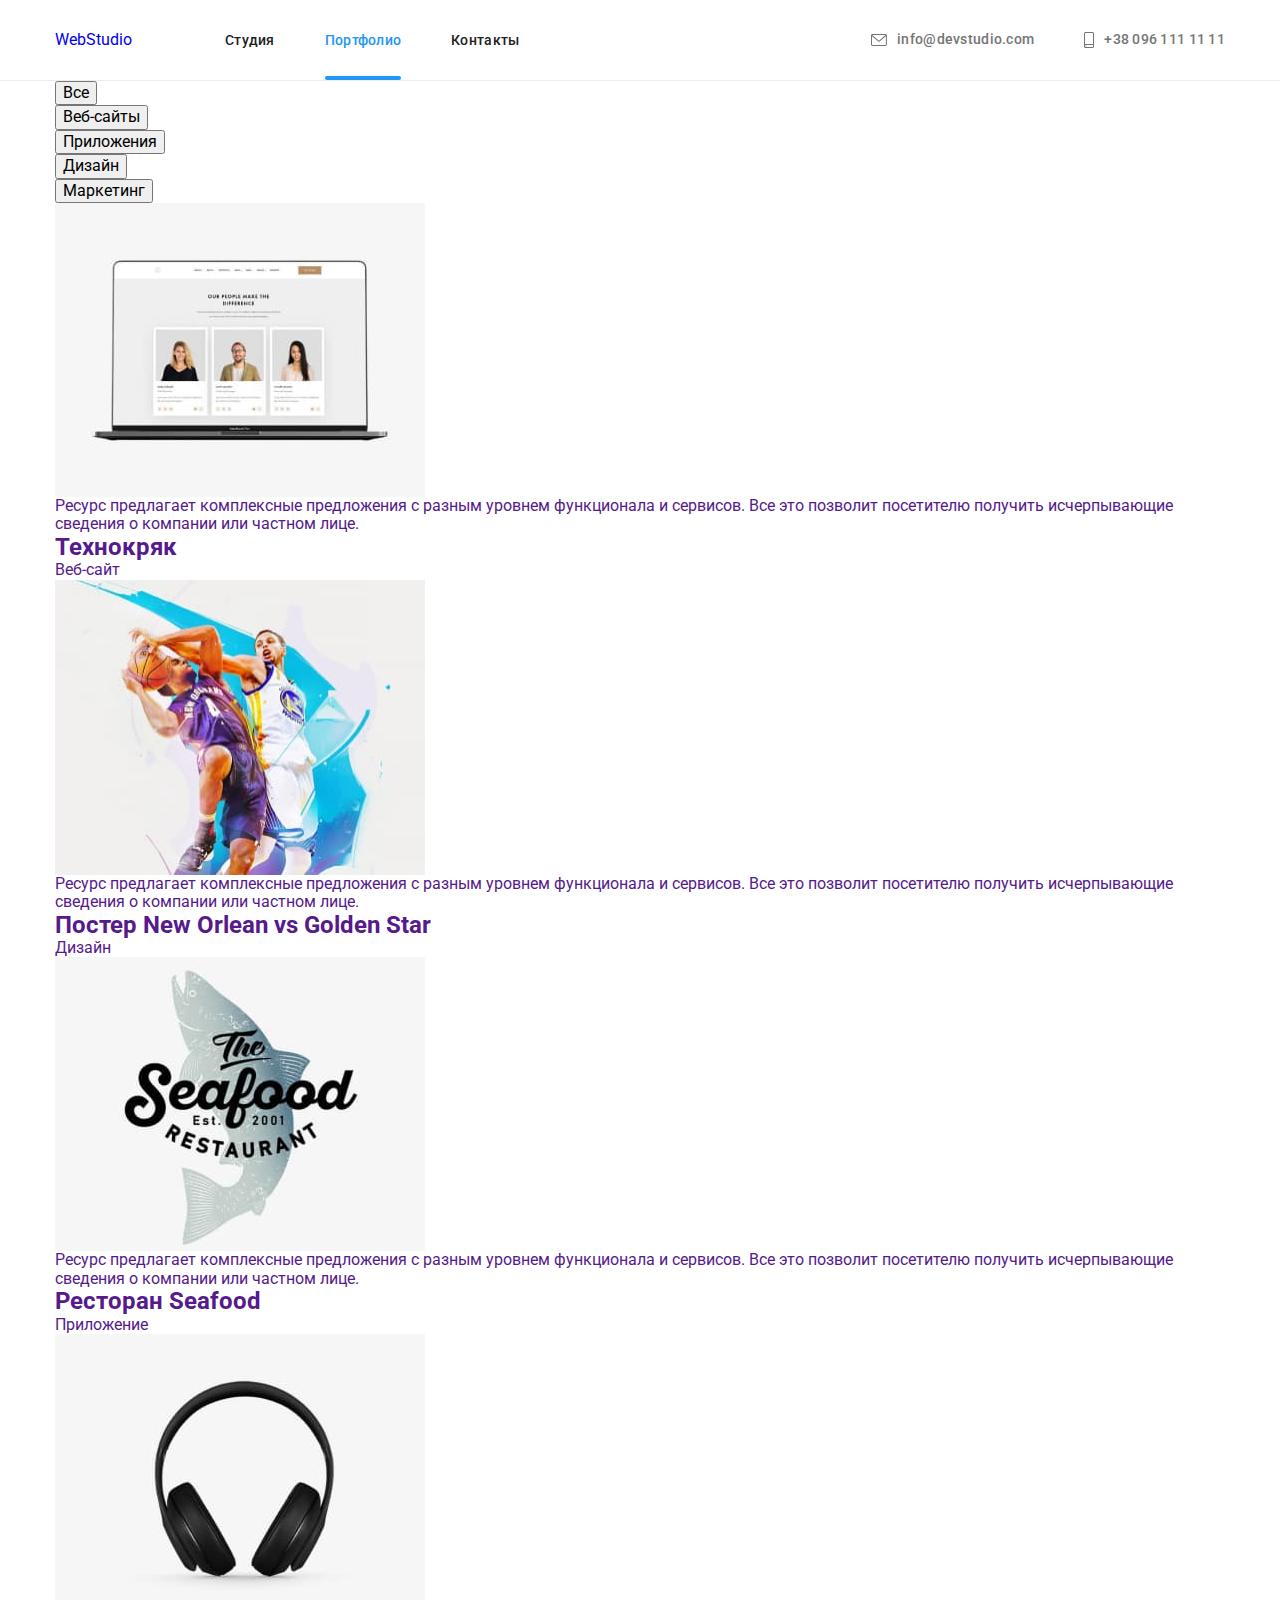
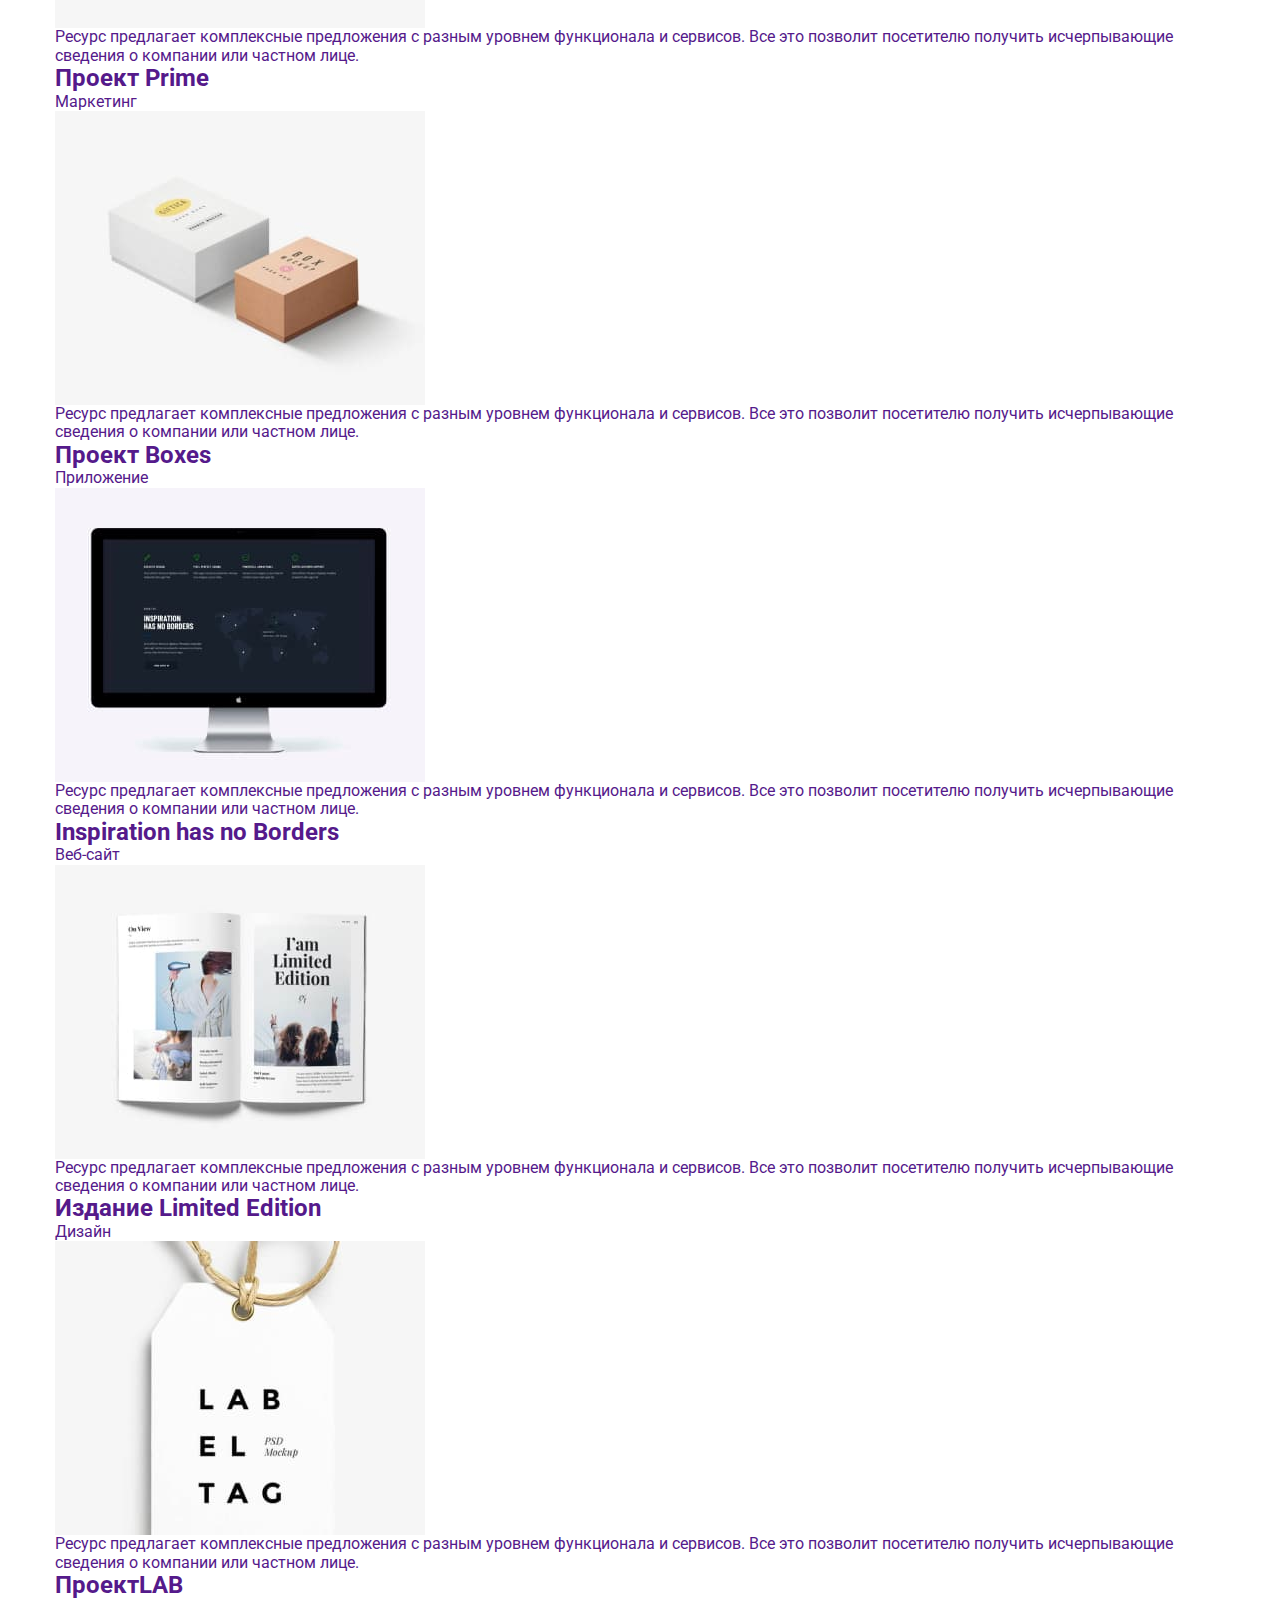
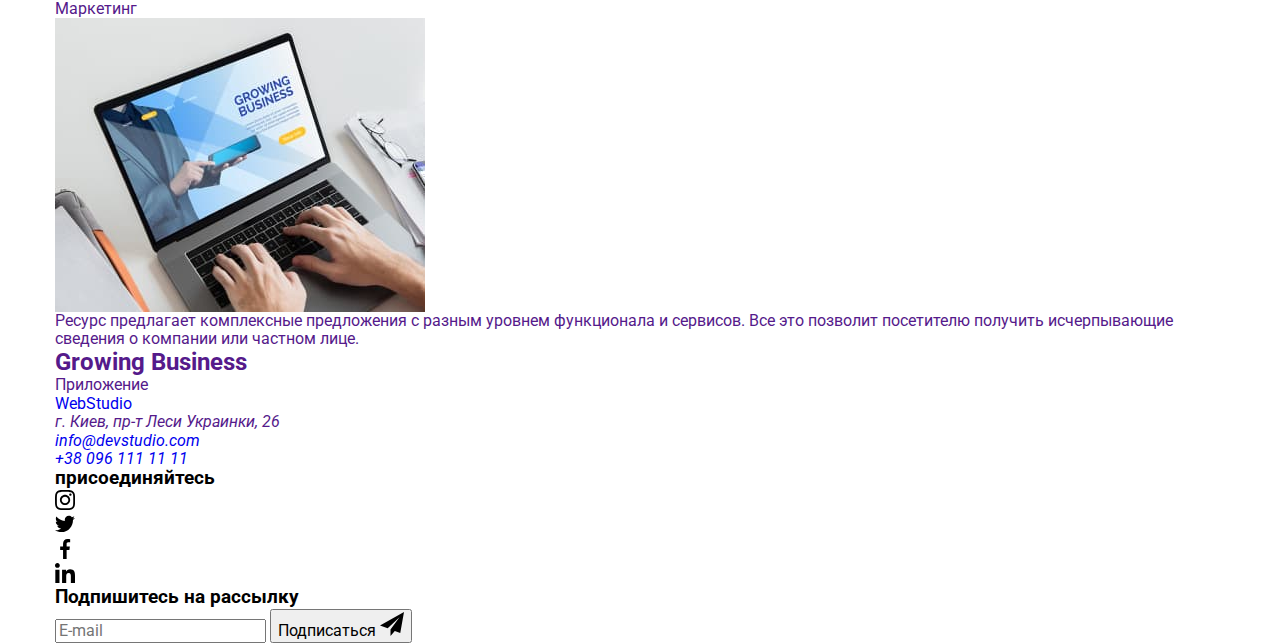
==== portfolio.html @ 02548a9a "//" ====
<!DOCTYPE html>
<html lang="ru">

<head>
  <meta charset="UTF-8" />
  <meta http-equiv="X-UA-Compatible" content="IE=edge" />
  <meta name="viewport" content="width=device-width, initial-scale=1.0" />
  <title>Document</title>

  <link rel="preconnect" href="https://fonts.googleapis.com" />
  <link rel="preconnect" href="https://fonts.gstatic.com" crossorigin />
  <link href="https://fonts.googleapis.com/css2?family=Raleway:wght@700&family=Roboto:wght@400;500;700;900&display=swap"
    rel="stylesheet" />
  <link rel="stylesheet"
    href="https://cdnjs.cloudflare.com/ajax/libs/modern-normalize/1.1.0/modern-normalize.min.css" />
  <link rel="stylesheet" href="./css/main.min.css" />
  <!--  -->
</head>

<body>
  <!-- Header -->
  <header class="header">
    <div class="container-header container">
      <a href="index.html" class="logo">Web<span class="logo--black">Studio</span></a>

      <nav>
        <ul class="header-list ">
          <li class="header-item">
            <a href="./index.html" class="header-link ">Студия</a>
          </li>
          <li class="header-item">
            <a href="./portfolio.html" class="header-link current">Портфолио</a>
          </li>
          <li class="header-item"><a href="" class="header-link">Контакты</a></li>
        </ul>
      </nav>

      <ul class="header-contact list">
        <li class="header-item ">
          <a href="mailto:info@devstudio.com" class="link">
            <svg class="header-item-mail">
              <use href="./images/symbol-defs.svg#icon-mail"></use>
            </svg>
            info@devstudio.com</a>
        </li>
        <li class="header-item">

          <a href="tel:+380961111111" class="link">
            <svg class="header-item-tel">
              <use href="./images/symbol-defs.svg#icon-smartphone"></use>
            </svg>
            +38 096 111 11 11</a>
        </li>
      </ul>
    </div>
  </header>
  <main>
    <!-- <h1></h1> -->

    <section class="products">
      <div class="container">
        <ul class="products-list list">
          <li class="products-item">
            <button type="button" class="products-btn">Все</button>
          </li>
          <li class="products-item">
            <button type="button" class="products-btn">Веб-сайты</button>
          </li>
          <li class="products-item">
            <button type="button" class="products-btn">Приложения</button>
          </li>
          <li class="products-item">
            <button type="button" class="products-btn">Дизайн</button>
          </li>
          <li class="products-item">
            <button type="button" class="products-btn">Маркетинг</button>
          </li>
        </ul>

        <ul class="flex-list ">
          <li class="flex-item">
            <a href="" class="flex-link link">
              <div class="flex-list-thumb">
                <img src="./images/portfolio.jpg" alt="Веб-сайт" width="370" />

                <p class="flex-list-info">Ресурс предлагает комплексные предложения с разным уровнем функционала и
                  сервисов. Все это позволит
                  посетителю получить
                  исчерпывающие сведения о компании или частном лице.</p>
              </div>
              <div class="flex-list-border">
                <h2 class="products-title">Технокряк</h2>
                <p class="products-position">Веб-сайт</p>
              </div>

            </a>
          </li>
          <li class="flex-item">

            <a href="" class="flex-link link">
              <div class="flex-list-thumb">
                <img src="./images/portfolio1.jpg" alt="Веб-сайт" width="370" height="295" />


                <p class="flex-list-info">Ресурс предлагает комплексные предложения с разным уровнем функционала и
                  сервисов. Все это позволит
                  посетителю получить
                  исчерпывающие сведения о компании или частном лице.</p>
              </div>
              <div class="flex-list-border">
                <h2 class="products-title">
                  Постер <span lang="en">New Orlean vs Golden Star</span>
                </h2>
                <p class="products-position">Дизайн</p>
              </div>
            </a>

          </li>
          <li class="flex-item">
            <a href="" class="flex-link link">
              <div class="flex-list-thumb">
                <img src="./images/portfolio2.jpg" alt="Веб-сайт" width="370" />

                <p class="flex-list-info">Ресурс предлагает комплексные предложения с разным уровнем функционала и
                  сервисов. Все это позволит
                  посетителю получить
                  исчерпывающие сведения о компании или частном лице.</p>
              </div>
              <div class="flex-list-border">
                <h2 class="products-title">Ресторан <span lang="en">Seafood</span></h2>
                <p class="products-position">Приложение</p>
              </div>
            </a>
          </li>
          <li class="flex-item">
            <a href="" class="flex-link link">
              <div class="flex-list-thumb">
                <img src="./images/portfolio3.jpg" alt="Веб-сайт" width="370" />

                <p class="flex-list-info">Ресурс предлагает комплексные предложения с разным уровнем функционала и
                  сервисов. Все это позволит
                  посетителю получить
                  исчерпывающие сведения о компании или частном лице.</p>
              </div>
              <div class="flex-list-border">
                <h2 class="products-title">Проект <span lang="en">Prime</span></h2>
                <p class="products-position">Маркетинг</p>
              </div>
            </a>
          </li>
          <li class="flex-item">
            <a href="" class="flex-link link">
              <div class="flex-list-thumb">
                <img src="./images/portfolio4.jpg" alt="Веб-сайт" width="370" />

                <p class="flex-list-info">Ресурс предлагает комплексные предложения с разным уровнем функционала и
                  сервисов. Все это позволит
                  посетителю получить
                  исчерпывающие сведения о компании или частном лице.</p>
              </div>
              <div class="flex-list-border">
                <h2 class="products-title">Проект <span lang="en">Boxes</span></h2>
                <p class="products-position">Приложение</p>
              </div>
            </a>

          </li>
          <li class="flex-item">
            <a href="" class="flex-link link">
              <div class="flex-list-thumb">
                <img src="./images/portfolio5.jpg" alt="Веб-сайт" width="370" />

                <p class="flex-list-info">Ресурс предлагает комплексные предложения с разным уровнем функционала и
                  сервисов. Все это позволит
                  посетителю получить
                  исчерпывающие сведения о компании или частном лице.</p>
              </div>
              <div class="flex-list-border">
                <h2 class="products-title" lang="en">Inspiration has no Borders</h2>
                <p class="products-position">Веб-сайт</p>
              </div>
            </a>
          </li>

          <li class="flex-item">
            <a href="" class="flex-link link">
              <div class="flex-list-thumb">
                <img src="./images/portfolio6.jpg" alt="Веб-сайт" width="370" />

                <p class="flex-list-info">Ресурс предлагает комплексные предложения с разным уровнем функционала и
                  сервисов. Все это позволит
                  посетителю получить
                  исчерпывающие сведения о компании или частном лице.</p>
              </div>
              <div class="flex-list-border">
                <h2 class="products-title">
                  Издание <span lang="en">Limited Edition</span>
                </h2>
                <p class="products-position">Дизайн</p>
              </div>
            </a>
          </li>

          <li class="flex-item">
            <a href="" class="flex-link link">
              <div class="flex-list-thumb">
                <img src="./images/portfolio7.jpg" alt="Веб-сайт" width="370" />

                <p class="flex-list-info">Ресурс предлагает комплексные предложения с разным уровнем функционала и
                  сервисов. Все это позволит
                  посетителю получить
                  исчерпывающие сведения о компании или частном лице.</p>
              </div>
              <div class="flex-list-border">
                <h2 class="products-title">Проект<span lang="en">LAB</span></h2>
                <p class="products-position">Маркетинг</p>
              </div>
            </a>
          </li>

          <li class="flex-item">
            <a href="" class="flex-link link">
              <div class="flex-list-thumb">
                <img src="./images/portfolio8.jpg" alt="Веб-сайт" width="370" />

                <p class="flex-list-info">Ресурс предлагает комплексные предложения с разным уровнем функционала и
                  сервисов. Все это позволит
                  посетителю получить
                  исчерпывающие сведения о компании или частном лице.</p>
              </div>
              <div class="flex-list-border">
                <h2 class="products-title" lang="en">Growing Business</h2>
                <p class="products-position">Приложение</p>
              </div>
            </a>
          </li>

        </ul>
      </div>
    </section>
  </main>


  <!-- footer -->
  <footer class="footer">
    <div class="container footer-container">
      <div class="footer-position">
        <a href="index.html" class="logo">Web<span class="logo--white">Studio</span></a>

        <address class="footer-adress">
          <ul class="footer-adress__list ">
            <li><a href="" class="adress ">г. Киев, пр-т Леси Украинки, 26</a></li>
            <li class="footer-adress__item">
              <a href="mailto:info@devstudio.com" class="footer-adress__contact ">info@devstudio.com</a>
            </li>
            <li class="footer-adress__item">
              <a href="tel:+380961111111" class="footer-adress__contact ">+38 096 111 11 11</a>
            </li>
          </ul>
        </address>
      </div>
      <div class="footer-networks">
        <h3 class="footer-networks__header">присоединяйтесь</h3>
        <ul class="footer-networks__list ">
          <li class="footer-networks__item">
            <a href="" class="footer-networks__link">
              <svg width="20" height="20" class="networks-icon">
                <use href="./images/symbol-defs.svg#icon-instagram" width="20px" height="20px"></use>
              </svg>
            </a>
          </li>
          <li class="footer-networks__item">
            <a href="" class="footer-networks__link">
              <svg width="20" height="20" class="networks-icon">
                <use href="./images/symbol-defs.svg#icon-twitter" width="20px" height="20px"></use>
              </svg>
            </a>
          </li>
          <li class="footer-networks__item">
            <a href="" class="footer-networks__link">
              <svg width="20" height="20" class="networks-icon">
                <use href="./images/symbol-defs.svg#icon-facebook" width="20px" height="20px"></use>
              </svg>
            </a>
          </li>
          <li class="footer-networks__item">
            <a href="" class="footer-networks__link">
              <svg width="20" height="20" class="networks-icon">
                <use href="./images/symbol-defs.svg#icon-linkedin" width="20px" height="20px"></use>
              </svg>
            </a>
          </li>
        </ul>
      </div>
      <div class="footer-subscription">
        <h3 class="footer-networks__header">Подпишитесь на рассылку</h3>
        <form>
          <label class="footer-label">
            <input type="mail" class="footer-input" placeholder="E-mail">
          </label>
          <button type="submit" class="btn footer-button">Подписаться
            <svg width="24" height="24" class="subscription-icon">
              <use href="./images/symbol-defs.svg#icon-icon-send"></use>
            </svg>
          </button>
        </form>

      </div>
    </div>

  </footer>
</body>

</html>
---- css/main.min.css ----
h1,h2,h3,h4,h5,ul,p{margin:0px;padding:0px}img{display:block;max-width:100%}ul{list-style:none;padding:0px;margin:0px}li{text-decoration:none}a{text-decoration:none;list-style:none}body{font-family:"Roboto",sans-serif}:root{--accent-color: #2196f3;--secondary-header: #212121;--text-color: #757575;--icon-color: #afb1b8;--hover-time: cubic-bezier(0.4, 0, 0.2, 1)}.container{width:1200px;padding-left:15px;padding-right:15px;margin-left:auto;margin-right:auto}.header{border-bottom:1px solid #ececec}.container-header{display:-webkit-box;display:-ms-flexbox;display:flex;-webkit-box-align:center;-ms-flex-align:center;align-items:center;position:relative}.logo__header{padding:24px 0 25px;font-family:"Raleway",sans-serif;font-weight:700;font-size:26px;line-height:1.19;letter-spacing:.03em;color:var(--accent-color);text-decoration:none}.logo__header{color:#000}.header-list{display:-webkit-box;display:-ms-flexbox;display:flex;margin-left:93px}.header-list .header-item:not(:last-child){margin-right:50px}.header-list .header-link{padding:32px 0px;text-decoration:none;font-weight:500;font-size:14px;line-height:1.14;letter-spacing:.02em;color:var(--secondary-header);-webkit-transition:color 250ms var(--hover-time);transition:color 250ms var(--hover-time)}.header-list .header-link:hover,.header-list .header-link:focus{color:var(--accent-color)}.header-list .current{color:var(--accent-color)}.header-link{position:relative}.header-link.current::after{content:"";position:absolute;bottom:0;display:block;width:100%;height:4px;border-radius:2px;background:var(--accent-color)}.header-contact{display:-webkit-box;display:-ms-flexbox;display:flex;margin-left:auto}.header-contact .header-item:not(:last-child){margin-right:50px}.header-contact .link{display:-webkit-box;display:-ms-flexbox;display:flex;-webkit-box-align:center;-ms-flex-align:center;align-items:center;-webkit-box-pack:center;-ms-flex-pack:center;justify-content:center;padding:32px 0px;font-weight:500;font-size:14px;line-height:1.14;letter-spacing:.02em;color:var(--text-color);-webkit-transition:color 250ms var(--hover-time);transition:color 250ms var(--hover-time)}.header-contact .link:hover,.header-contact .link:focus{color:var(--accent-color)}.header-item-mail{width:16px;height:12px;margin-right:10px;fill:currentColor}.header-item-tel{width:10px;height:16px;margin-right:10px;fill:currentColor}/*# sourceMappingURL=main.min.css.map */
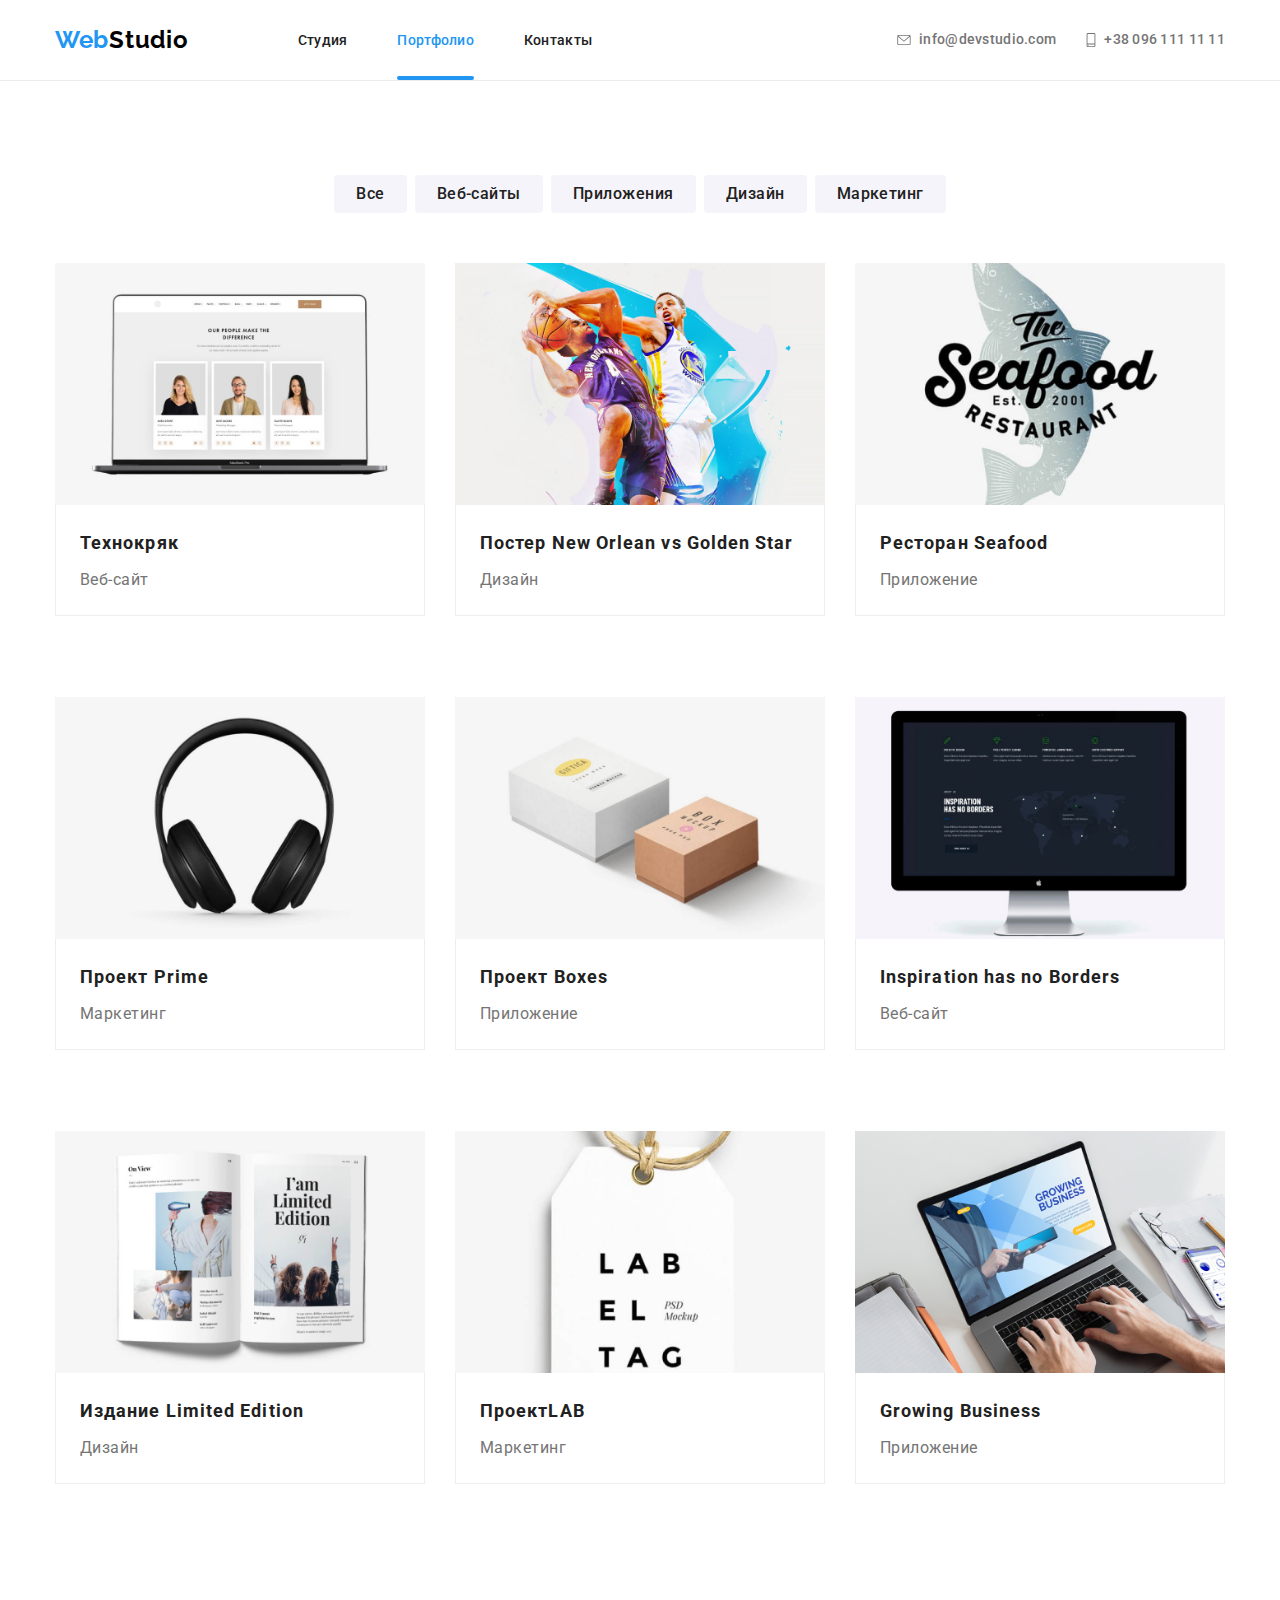
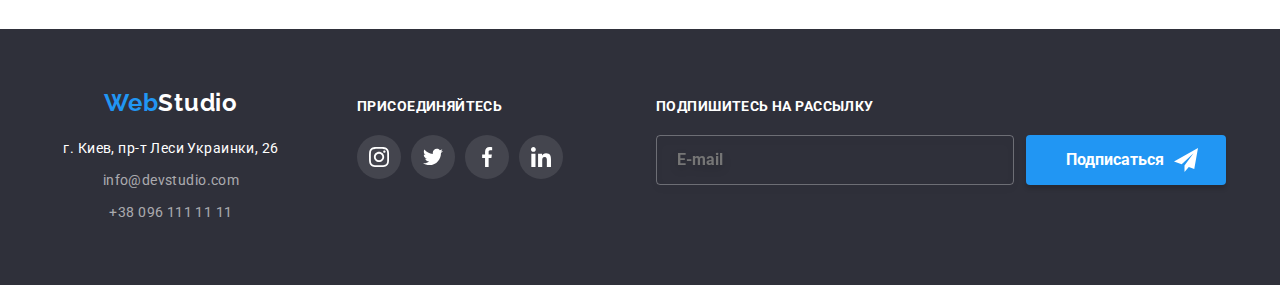
==== commit f8148a18: "//" ====
--- a/portfolio.html
+++ b/portfolio.html
@@ -20,10 +20,15 @@
 <body>
   <!-- Header -->
   <header class="header">
-    <div class="container-header container">
+    <nav class="container container-header">
       <a href="index.html" class="logo">Web<span class="logo--black">Studio</span></a>
-
-      <nav>
+      <button type="button" class="menu-button" data-menu-button aria-expanded="false">
+        <svg width="40" height="40" aria aria-label="Переключатель мобильного меню">
+          <use class="icon-menu" href="./images/symbol-defs.svg#icon-menu_40px"></use>
+          <use class="icon-close" href="./images/symbol-defs.svg#icon-close-black"></use>
+        </svg>
+      </button>
+      <div class="header_menu-container" data-menu>
         <ul class="header-list ">
           <li class="header-item">
             <a href="./index.html" class="header-link ">Студия</a>
@@ -33,26 +38,40 @@
           </li>
           <li class="header-item"><a href="" class="header-link">Контакты</a></li>
         </ul>
-      </nav>
-
-      <ul class="header-contact list">
-        <li class="header-item ">
-          <a href="mailto:info@devstudio.com" class="link">
-            <svg class="header-item-mail">
-              <use href="./images/symbol-defs.svg#icon-mail"></use>
-            </svg>
-            info@devstudio.com</a>
-        </li>
-        <li class="header-item">
-
-          <a href="tel:+380961111111" class="link">
-            <svg class="header-item-tel">
-              <use href="./images/symbol-defs.svg#icon-smartphone"></use>
-            </svg>
-            +38 096 111 11 11</a>
-        </li>
-      </ul>
-    </div>
+
+        <ul class="header-contact ">
+          <li class="header-item ">
+            <a href="mailto:info@devstudio.com" class="link link-gray ">
+              <svg class="header-item-mail">
+                <use href="./images/symbol-defs.svg#icon-mail"></use>
+              </svg>
+              info@devstudio.com</a>
+          </li>
+          <li class="header-item">
+
+            <a href="tel:+380961111111" class="link link-blue">
+              <svg class="header-item-tel">
+                <use href="./images/symbol-defs.svg#icon-smartphone"></use>
+              </svg>
+              +38 096 111 11 11</a>
+          </li>
+        </ul>
+        <ul class="header__social">
+          <li class="header__social--item">
+            <p class="header__social--font">Instagram</p>
+          </li>
+          <li class="header__social--item">
+            <p class="header__social--font">Twitter</p>
+          </li>
+          <li class="header__social--item">
+            <p class="header__social--font">Facebook</p>
+          </li>
+          <li class="header__social--item">
+            <p class="header__social--font">LinkedIn</p>
+          </li>
+        </ul>
+      </div>
+    </nav>
   </header>
   <main>
     <!-- <h1></h1> -->
@@ -81,7 +100,12 @@
           <li class="flex-item">
             <a href="" class="flex-link link">
               <div class="flex-list-thumb">
-                <img src="./images/portfolio.jpg" alt="Веб-сайт" width="370" />
+                <picture>
+                  <source srcset="./images/mobile/portfolio.webp 1x, ./images/mobile/portfolio_x2.webp 2x"
+                    media="min-width:450px" type="image/webp">
+                  <img src="./images/mobile/portfolio.jpg" alt="Веб-сайт" class="flex-list-img" />
+                </picture>
+
 
                 <p class="flex-list-info">Ресурс предлагает комплексные предложения с разным уровнем функционала и
                   сервисов. Все это позволит
@@ -99,7 +123,11 @@
 
             <a href="" class="flex-link link">
               <div class="flex-list-thumb">
-                <img src="./images/portfolio1.jpg" alt="Веб-сайт" width="370" height="295" />
+                <picture>
+                  <source srcset="./images/mobile/portfolio2.webp 1x, ./images/mobile/portfolio2_x2.webp 2x"
+                    media="min-width:450px" type="image/webp">
+                  <img src="./images/mobile/portfolio2.jpg" alt="Веб-сайт" class="flex-list-img" />
+                </picture>
 
 
                 <p class="flex-list-info">Ресурс предлагает комплексные предложения с разным уровнем функционала и
@@ -119,7 +147,11 @@
           <li class="flex-item">
             <a href="" class="flex-link link">
               <div class="flex-list-thumb">
-                <img src="./images/portfolio2.jpg" alt="Веб-сайт" width="370" />
+                <picture>
+                  <source srcset="./images/mobile/portfolio3.webp 1x, ./images/mobile/portfolio3_x2.webp 2x"
+                    media="min-width:450px" type="image/webp">
+                  <img src="./images/mobile/portfolio3.jpg" alt="Веб-сайт" class="flex-list-img" />
+                </picture>
 
                 <p class="flex-list-info">Ресурс предлагает комплексные предложения с разным уровнем функционала и
                   сервисов. Все это позволит
@@ -135,7 +167,11 @@
           <li class="flex-item">
             <a href="" class="flex-link link">
               <div class="flex-list-thumb">
-                <img src="./images/portfolio3.jpg" alt="Веб-сайт" width="370" />
+                <picture>
+                  <source srcset="./images/mobile/portfolio4.webp 1x, ./images/mobile/portfolio4_x2.webp 2x"
+                    media="min-width:450px" type="image/webp">
+                  <img src="./images/mobile/portfolio4.jpg" alt="Веб-сайт" class="flex-list-img" />
+                </picture>
 
                 <p class="flex-list-info">Ресурс предлагает комплексные предложения с разным уровнем функционала и
                   сервисов. Все это позволит
@@ -151,7 +187,11 @@
           <li class="flex-item">
             <a href="" class="flex-link link">
               <div class="flex-list-thumb">
-                <img src="./images/portfolio4.jpg" alt="Веб-сайт" width="370" />
+                <picture>
+                  <source srcset="./images/mobile/portfolio5.webp 1x, ./images/mobile/portfolio5_x2.webp 2x"
+                    media="min-width:450px" type="image/webp">
+                  <img src="./images/mobile/portfolio5.jpg" alt="Веб-сайт" class="flex-list-img" />
+                </picture>
 
                 <p class="flex-list-info">Ресурс предлагает комплексные предложения с разным уровнем функционала и
                   сервисов. Все это позволит
@@ -168,7 +208,11 @@
           <li class="flex-item">
             <a href="" class="flex-link link">
               <div class="flex-list-thumb">
-                <img src="./images/portfolio5.jpg" alt="Веб-сайт" width="370" />
+                <picture>
+                  <source srcset="./images/mobile/portfolio6.webp 1x, ./images/mobile/portfolio6_x2.webp 2x"
+                    media="min-width:450px" type="image/webp">
+                  <img src="./images/mobile/portfolio6.jpg" alt="Веб-сайт" class="flex-list-img" />
+                </picture>
 
                 <p class="flex-list-info">Ресурс предлагает комплексные предложения с разным уровнем функционала и
                   сервисов. Все это позволит
@@ -185,7 +229,11 @@
           <li class="flex-item">
             <a href="" class="flex-link link">
               <div class="flex-list-thumb">
-                <img src="./images/portfolio6.jpg" alt="Веб-сайт" width="370" />
+                <picture>
+                  <source srcset="./images/mobile/portfolio7.webp 1x, ./images/mobile/portfolio7_x2.webp 2x"
+                    media="min-width:450px" type="image/webp">
+                  <img src="./images/mobile/portfolio7.jpg" alt="Веб-сайт" class="flex-list-img" />
+                </picture>
 
                 <p class="flex-list-info">Ресурс предлагает комплексные предложения с разным уровнем функционала и
                   сервисов. Все это позволит
@@ -204,7 +252,11 @@
           <li class="flex-item">
             <a href="" class="flex-link link">
               <div class="flex-list-thumb">
-                <img src="./images/portfolio7.jpg" alt="Веб-сайт" width="370" />
+                <picture>
+                  <source srcset="./images/mobile/portfolio8.webp 1x, ./images/mobile/portfolio8_x2.webp 2x"
+                    media="min-width:450px" type="image/webp">
+                  <img src="./images/mobile/portfolio8.jpg" alt="Веб-сайт" class="flex-list-img" />
+                </picture>
 
                 <p class="flex-list-info">Ресурс предлагает комплексные предложения с разным уровнем функционала и
                   сервисов. Все это позволит
@@ -221,7 +273,11 @@
           <li class="flex-item">
             <a href="" class="flex-link link">
               <div class="flex-list-thumb">
-                <img src="./images/portfolio8.jpg" alt="Веб-сайт" width="370" />
+                <picture>
+                  <source srcset="./images/mobile/portfolio9.webp 1x, ./images/mobile/portfolio9_x2.webp 2x"
+                    media="min-width:450px" type="image/webp">
+                  <img src="./images/mobile/portfolio9.jpg" alt="Веб-сайт" class="flex-list-img" />
+                </picture>
 
                 <p class="flex-list-info">Ресурс предлагает комплексные предложения с разным уровнем функционала и
                   сервисов. Все это позволит
@@ -244,57 +300,59 @@
   <!-- footer -->
   <footer class="footer">
     <div class="container footer-container">
-      <div class="footer-position">
-        <a href="index.html" class="logo">Web<span class="logo--white">Studio</span></a>
-
-        <address class="footer-adress">
-          <ul class="footer-adress__list ">
-            <li><a href="" class="adress ">г. Киев, пр-т Леси Украинки, 26</a></li>
-            <li class="footer-adress__item">
-              <a href="mailto:info@devstudio.com" class="footer-adress__contact ">info@devstudio.com</a>
+      <div class="footer-tablet">
+        <div class="footer-position">
+          <a href="index.html" class="logo">Web<span class="logo--white">Studio</span></a>
+
+          <address class="footer-adress">
+            <ul class="footer-adress__list ">
+              <li><a href="" class="adress ">г. Киев, пр-т Леси Украинки, 26</a></li>
+              <li class="footer-adress__item">
+                <a href="mailto:info@devstudio.com" class="footer-adress__contact ">info@devstudio.com</a>
+              </li>
+              <li class="footer-adress__item">
+                <a href="tel:+380961111111" class="footer-adress__contact ">+38 096 111 11 11</a>
+              </li>
+            </ul>
+          </address>
+        </div>
+        <div class="footer-networks">
+          <h3 class="footer-networks__header">присоединяйтесь</h3>
+          <ul class="footer-networks__list ">
+            <li class="footer-networks__item">
+              <a href="" class="footer-networks__link">
+                <svg width="20" height="20" class="networks-icon">
+                  <use href="./images/symbol-defs.svg#icon-instagram" width="20px" height="20px"></use>
+                </svg>
+              </a>
             </li>
-            <li class="footer-adress__item">
-              <a href="tel:+380961111111" class="footer-adress__contact ">+38 096 111 11 11</a>
+            <li class="footer-networks__item">
+              <a href="" class="footer-networks__link">
+                <svg width="20" height="20" class="networks-icon">
+                  <use href="./images/symbol-defs.svg#icon-twitter" width="20px" height="20px"></use>
+                </svg>
+              </a>
+            </li>
+            <li class="footer-networks__item">
+              <a href="" class="footer-networks__link">
+                <svg width="20" height="20" class="networks-icon">
+                  <use href="./images/symbol-defs.svg#icon-facebook" width="20px" height="20px"></use>
+                </svg>
+              </a>
+            </li>
+            <li class="footer-networks__item">
+              <a href="" class="footer-networks__link">
+                <svg width="20" height="20" class="networks-icon">
+                  <use href="./images/symbol-defs.svg#icon-linkedin" width="20px" height="20px"></use>
+                </svg>
+              </a>
             </li>
           </ul>
-        </address>
-      </div>
-      <div class="footer-networks">
-        <h3 class="footer-networks__header">присоединяйтесь</h3>
-        <ul class="footer-networks__list ">
-          <li class="footer-networks__item">
-            <a href="" class="footer-networks__link">
-              <svg width="20" height="20" class="networks-icon">
-                <use href="./images/symbol-defs.svg#icon-instagram" width="20px" height="20px"></use>
-              </svg>
-            </a>
-          </li>
-          <li class="footer-networks__item">
-            <a href="" class="footer-networks__link">
-              <svg width="20" height="20" class="networks-icon">
-                <use href="./images/symbol-defs.svg#icon-twitter" width="20px" height="20px"></use>
-              </svg>
-            </a>
-          </li>
-          <li class="footer-networks__item">
-            <a href="" class="footer-networks__link">
-              <svg width="20" height="20" class="networks-icon">
-                <use href="./images/symbol-defs.svg#icon-facebook" width="20px" height="20px"></use>
-              </svg>
-            </a>
-          </li>
-          <li class="footer-networks__item">
-            <a href="" class="footer-networks__link">
-              <svg width="20" height="20" class="networks-icon">
-                <use href="./images/symbol-defs.svg#icon-linkedin" width="20px" height="20px"></use>
-              </svg>
-            </a>
-          </li>
-        </ul>
+        </div>
       </div>
       <div class="footer-subscription">
         <h3 class="footer-networks__header">Подпишитесь на рассылку</h3>
-        <form>
+        <form class="footer-subscription__form">
           <label class="footer-label">
             <input type="mail" class="footer-input" placeholder="E-mail">
           </label>
@@ -309,6 +367,7 @@
     </div>
 
   </footer>
+  <script src="./js/menu.js"></script>
 </body>
 
 </html>--- a/css/main.min.css
+++ b/css/main.min.css
@@ -1 +1 @@
-h1,h2,h3,h4,h5,ul,p{margin:0px;padding:0px}img{display:block;max-width:100%}ul{list-style:none;padding:0px;margin:0px}li{text-decoration:none}a{text-decoration:none;list-style:none}body{font-family:"Roboto",sans-serif}:root{--accent-color: #2196f3;--secondary-header: #212121;--text-color: #757575;--icon-color: #afb1b8;--hover-time: cubic-bezier(0.4, 0, 0.2, 1)}.container{width:1200px;padding-left:15px;padding-right:15px;margin-left:auto;margin-right:auto}.header{border-bottom:1px solid #ececec}.container-header{display:-webkit-box;display:-ms-flexbox;display:flex;-webkit-box-align:center;-ms-flex-align:center;align-items:center;position:relative}.logo__header{padding:24px 0 25px;font-family:"Raleway",sans-serif;font-weight:700;font-size:26px;line-height:1.19;letter-spacing:.03em;color:var(--accent-color);text-decoration:none}.logo__header{color:#000}.header-list{display:-webkit-box;display:-ms-flexbox;display:flex;margin-left:93px}.header-list .header-item:not(:last-child){margin-right:50px}.header-list .header-link{padding:32px 0px;text-decoration:none;font-weight:500;font-size:14px;line-height:1.14;letter-spacing:.02em;color:var(--secondary-header);-webkit-transition:color 250ms var(--hover-time);transition:color 250ms var(--hover-time)}.header-list .header-link:hover,.header-list .header-link:focus{color:var(--accent-color)}.header-list .current{color:var(--accent-color)}.header-link{position:relative}.header-link.current::after{content:"";position:absolute;bottom:0;display:block;width:100%;height:4px;border-radius:2px;background:var(--accent-color)}.header-contact{display:-webkit-box;display:-ms-flexbox;display:flex;margin-left:auto}.header-contact .header-item:not(:last-child){margin-right:50px}.header-contact .link{display:-webkit-box;display:-ms-flexbox;display:flex;-webkit-box-align:center;-ms-flex-align:center;align-items:center;-webkit-box-pack:center;-ms-flex-pack:center;justify-content:center;padding:32px 0px;font-weight:500;font-size:14px;line-height:1.14;letter-spacing:.02em;color:var(--text-color);-webkit-transition:color 250ms var(--hover-time);transition:color 250ms var(--hover-time)}.header-contact .link:hover,.header-contact .link:focus{color:var(--accent-color)}.header-item-mail{width:16px;height:12px;margin-right:10px;fill:currentColor}.header-item-tel{width:10px;height:16px;margin-right:10px;fill:currentColor}/*# sourceMappingURL=main.min.css.map */+body{font-family:"Roboto",sans-serif}:root{--accent-color: #2196f3;--secondary-header: #212121;--text-color: #757575;--icon-color: #afb1b8;--hover-time: cubic-bezier(0.4, 0, 0.2, 1)}.container{padding:0 15px;margin-left:auto;margin-right:auto}@media screen and (max-width: 767px){.container{max-width:480px;width:100%}}@media screen and (min-width: 768px)and (max-width: 1199px){.container{width:768px}}@media screen and (min-width: 1200px){.container{width:1200px}}h1,h2,h3,h4,h5,ul,p{margin:0px;padding:0px}img{display:block;max-width:100%}ul{list-style:none;padding:0px;margin:0px}li{text-decoration:none}a{text-decoration:none;list-style:none}.header{border-bottom:1px solid #ececec}.container-header{display:-webkit-box;display:-ms-flexbox;display:flex;-webkit-box-align:center;-ms-flex-align:center;align-items:center;-webkit-box-pack:justify;-ms-flex-pack:justify;justify-content:space-between;position:relative;height:60px}.logo{padding:16px 0;font-family:"Raleway",sans-serif;font-weight:700;font-size:24px;line-height:1.19;letter-spacing:.03em;color:var(--accent-color);text-decoration:none}.logo--black{color:#000}@media screen and (max-width: 767px){.menu-button{border:none;background-color:rgba(0,0,0,0);color:#000}.menu-button.is-open{color:#000;z-index:2}.menu-button:hover,.menu-button:focus{color:var(--accent-color)}.menu-button.is-open .icon-menu{display:none}.menu-button.is-open .icon-close{display:block}.menu-button .icon-close,.menu-button .icon-menu{fill:currentColor}.menu-button .icon-close{display:none}.header_menu-container{display:none;position:absolute;top:0;left:0;padding:48px 40px;width:100%;height:100vh;background-color:#fff}.header_menu-container.is-open{display:-webkit-box;display:-ms-flexbox;display:flex;-webkit-box-orient:vertical;-webkit-box-direction:normal;-ms-flex-direction:column;flex-direction:column;-webkit-box-pack:justify;-ms-flex-pack:justify;justify-content:space-between;z-index:1}.header-item:not(:last-child){margin-bottom:32px}.header-list .header-link{text-decoration:none;font-weight:500;font-size:40px;line-height:1.14;letter-spacing:.02em;color:var(--secondary-header);-webkit-transition:color 250ms var(--hover-time);transition:color 250ms var(--hover-time)}.header-list .header-link:hover,.header-list .header-link:focus{color:var(--accent-color)}.header-list .current{color:var(--accent-color)}.header-item-mail{display:none}.header-item-tel{display:none}.header-contact{display:-webkit-box;display:-ms-flexbox;display:flex;-webkit-box-orient:vertical;-webkit-box-direction:reverse;-ms-flex-direction:column-reverse;flex-direction:column-reverse}.header-item:not(:first-child){margin-bottom:32px}.header-contact .link-blue{font-weight:500;font-size:34px;line-height:1.14;letter-spacing:.02em;color:var(--accent-color)}.header-contact .link-gray{font-weight:500;font-size:28px;line-height:1.14;letter-spacing:.02em;color:#757575}.header__social{display:-webkit-box;display:-ms-flexbox;display:flex}.header__social--item:not(:last-child){margin-right:20px;padding-right:10px;border-right:1px solid rgba(33,33,33,.2)}.header__social--font{font-weight:500;font-size:18px;line-height:1.22;letter-spacing:.02em;color:var(--accent-color)}}.hero{height:400px;margin:0 auto;padding:118px 0px;text-align:center}@media screen and (max-width: 767px){.hero{background-image:-webkit-gradient(linear, left top, right top, from(rgba(47, 48, 58, 0.4)), to(rgba(47, 48, 58, 0.4))),url(../../../images/mobile/Header.webp);background-image:linear-gradient(to right, rgba(47, 48, 58, 0.4), rgba(47, 48, 58, 0.4)),url(../../../images/mobile/Header.webp);width:100%;max-width:480px;background-repeat:no-repeat;background-position:center;background-size:cover}}@media screen and (max-width: 767px)and (min-device-pixel-ratio: 2),screen and (max-width: 767px)and (-webkit-min-device-pixel-ratio: 2),screen and (max-width: 767px)and (min-resolution: 192dpi),screen and (max-width: 767px)and (min-resolution: 2dppx){.hero{background-image:-webkit-gradient(linear, left top, left bottom, from(rgba(47, 48, 58, 0.4)), to(rgba(47, 48, 58, 0.4))),url(../../../images/mobile/Header_x2.webp);background-image:linear-gradient(rgba(47, 48, 58, 0.4), rgba(47, 48, 58, 0.4)),url(../../../images/mobile/Header_x2.webp);background-size:cover}}.hero__btn{padding:10px 32px;border:0px;margin:0 auto;font-family:"Roboto",sans-serif;font-weight:700;font-size:16px;line-height:1.88;letter-spacing:.06em;border-radius:4px;color:#fff;background-color:var(--accent-color);cursor:pointer}.hero-title{margin:0 auto;margin-bottom:30px;font-weight:900;font-size:26px;line-height:1.62;letter-spacing:.06em;text-transform:uppercase;color:#fff}@media screen and (max-width: 1199px){.hero-title{max-width:360px}}.criteria{padding:60px 0}.criteria_icon{max-width:450px;min-height:120px;display:-webkit-box;display:-ms-flexbox;display:flex;-webkit-box-align:center;-ms-flex-align:center;align-items:center;-webkit-box-pack:center;-ms-flex-pack:center;justify-content:center;background-color:#f5f4fa}.criteria_icon:not(:last-child){margin-bottom:30px}.criteria_item{height:226px}@media screen and (max-width: 767px){.criteria_item:not(:last-child){margin-bottom:30px}}.criteria_header{margin-bottom:10px;font-weight:700;font-size:14px;line-height:1.14;letter-spacing:.03em;text-transform:uppercase;color:var(--secondary-header)}@media screen and (max-width: 767px){.criteria_header{text-align:center}}.criteria_paragraf{font-weight:400;font-size:14px;line-height:1.71;letter-spacing:.03em;color:#757575}@media screen and (max-width: 1199px){.work{display:none}}.team{background-color:#f5f4fa;padding:60px 0px}.team-header{margin-bottom:30px;font-weight:700;font-size:28px;line-height:1.17;text-align:center;letter-spacing:.03em;color:var(--secondary-header)}.team__img{width:100%;max-width:450px}.team-item{-webkit-box-shadow:0px 1px 3px rgba(0,0,0,.12),0px 1px 1px rgba(0,0,0,.14),0px 2px 1px rgba(0,0,0,.2);box-shadow:0px 1px 3px rgba(0,0,0,.12),0px 1px 1px rgba(0,0,0,.14),0px 2px 1px rgba(0,0,0,.2);border-radius:0px 0px 4px 4px;max-width:450px;width:100%;height:100%;background-color:#fff}@media screen and (max-width: 767px){.team-item{max-height:622px}.team-item:not(:last-child){margin-bottom:30px}}.team-list-position{display:block;padding:30px 0}.team-list-member{margin-bottom:10px;font-weight:500;font-size:16px;line-height:1.19;letter-spacing:.03em;text-align:center;color:var(--secndary-header)}.team-list-proffesion{margin-bottom:16px;font-size:16px;line-height:1.19;letter-spacing:.03em;text-align:center;color:#757575}.networks-list{display:-webkit-box;display:-ms-flexbox;display:flex;max-width:206px;margin:0 auto}.networks{display:-webkit-box;display:-ms-flexbox;display:flex;-webkit-box-pack:center;-ms-flex-pack:center;justify-content:center;-webkit-box-align:center;-ms-flex-align:center;align-items:center;width:44px;height:44px;color:var(--icon-color);-webkit-transition:color 250ms var(--hover-time);transition:color 250ms var(--hover-time)}.team-networks{fill:currentColor}.networks:hover,.networks:focus{-webkit-transition:background-color 250ms var(--hover-time);transition:background-color 250ms var(--hover-time);background-color:var(--accent-color);color:#f5f4fa;border-radius:50%}.networks:not(:last-child){margin-right:10px}.clients{padding:60px 0}.clients_header{font-weight:700;font-size:28px;line-height:1.17;text-align:center;letter-spacing:.03em}@media screen and (max-width: 767px){.clients_header{margin-bottom:30px}}.clients_list{display:-webkit-box;display:-ms-flexbox;display:flex;-ms-flex-wrap:wrap;flex-wrap:wrap;-webkit-box-pack:center;-ms-flex-pack:center;justify-content:center;gap:30px}.clients_link{outline:1px solid #afb1b8;border-radius:4px;color:var(--icon-color);-webkit-transition:color 250ms var(--hover-time),outline 250ms var(--hover-time);transition:color 250ms var(--hover-time),outline 250ms var(--hover-time)}@media screen and (max-width: 767px){.clients_link{display:-webkit-box;display:-ms-flexbox;display:flex;-webkit-box-pack:center;-ms-flex-pack:center;justify-content:center;-webkit-box-align:center;-ms-flex-align:center;align-items:center;width:100%;height:92px}}.clients_link:hover,.clients_link:focus{color:var(--accent-color);outline-color:var(--accent-color)}@media screen and (max-width: 767px){.clients_item{width:calc((100% - 60px)/2)}}.clients_icon{fill:currentColor}.footer{background-color:#2f303a;padding:60px 0}.footer-container{text-align:center}@media screen and (max-width: 767px){.footer-container{max-width:480px;width:100%}}.logo-footer{font-family:"Raleway";font-weight:700;font-size:24px;line-height:1.19;letter-spacing:.03em;color:var(--accent-color);text-decoration:none}.logo--white{color:#fff}.footer-adress{margin:0 auto;font-style:normal;width:232px}.adress{font-size:14px;line-height:1.71;letter-spacing:.03em;color:#fff}.footer-adress__list{margin-top:20px}.footer-adress__item{margin-top:8px}.footer-adress__contact{font-weight:400;font-size:14px;line-height:1.71;letter-spacing:.03em;color:rgba(255,255,255,.6)}.footer-networks{text-align:center}@media screen and (max-width: 767px){.footer-networks{margin-top:60px}}.footer-networks__header{margin-bottom:20px;font-weight:700;font-size:14px;line-height:1.14;letter-spacing:.03em;text-transform:uppercase;color:#fff}.footer-networks__list{display:-webkit-box;display:-ms-flexbox;display:flex;-webkit-box-align:center;-ms-flex-align:center;align-items:center;-webkit-box-pack:center;-ms-flex-pack:center;justify-content:center}.footer-networks__link{display:-webkit-box;display:-ms-flexbox;display:flex;-webkit-box-pack:center;-ms-flex-pack:center;justify-content:center;-webkit-box-align:center;-ms-flex-align:center;align-items:center;width:44px;height:44px;background:rgba(255,255,255,.1);border-radius:50%;-webkit-transition:background 250ms var(--hover-time);transition:background 250ms var(--hover-time)}.footer-networks__item:not(:last-child){margin-right:10px}.networks-icon{fill:#fff}.footer-networks__link:hover,.footer-networks__link:focus{background-color:var(--accent-color)}@media screen and (max-width: 1199px){.footer-subscription{margin-top:60px}}.footer-input{padding-left:20px;height:50px;width:100%;background-color:inherit;border:1px solid rgba(255,255,255,.3);-webkit-filter:drop-shadow(0px 4px 4px rgba(0, 0, 0, 0.15));filter:drop-shadow(0px 4px 4px rgba(0, 0, 0, 0.15));border-radius:4px;color:#fff;font-style:normal;font-weight:700;font-size:16px;line-height:1.88}@media screen and (max-width: 1199px){.footer-input{max-width:450px}}.footer-button{position:relative;margin-top:20px;border:0px;padding-right:28px;width:200px;height:50px;background-color:var(--accent-color);color:#fff;font-style:normal;font-weight:700;font-size:16px;line-height:1.88;text-align:center;-webkit-box-shadow:0px 4px 4px rgba(0,0,0,.15);box-shadow:0px 4px 4px rgba(0,0,0,.15);border-radius:4px;fill:#fff;cursor:pointer}.subscription-icon{position:absolute;margin-left:10px;top:50%;-webkit-transform:translateY(-50%);transform:translateY(-50%)}.backdrop.is-hidden{opacity:0;pointer-events:none}.backdrop{position:fixed;top:0;left:0;width:100%;height:100%;background-color:rgba(0,0,0,.2);opacity:1;-webkit-transition:opacity 250ms var(--hover-time);transition:opacity 250ms var(--hover-time)}.backdrop.is-hidden .modal{-webkit-transform:scale(0.9) translate(-50%, -50%);transform:scale(0.9) translate(-50%, -50%)}.modal{position:absolute;top:50%;left:50%;width:100%;background-color:#fff;-webkit-transform:scale(1) translate(-50%, -50%);transform:scale(1) translate(-50%, -50%);-webkit-transition:-webkit-transform 250ms var(--hover-time);transition:-webkit-transform 250ms var(--hover-time);transition:transform 250ms var(--hover-time);transition:transform 250ms var(--hover-time), -webkit-transform 250ms var(--hover-time)}@media screen and (max-width: 1199px){.modal{height:609px;max-width:450px}}.modal-svg{position:absolute;display:-webkit-box;display:-ms-flexbox;display:flex;-webkit-box-align:center;-ms-flex-align:center;align-items:center;-webkit-box-pack:center;-ms-flex-pack:center;justify-content:center;right:0;padding:0;margin-right:8px;margin-top:8px;cursor:pointer;width:30px;height:30px;border-radius:50%;background-color:#fff;color:var(--accent-color);border:1px solid rgba(0,0,0,.1);-webkit-transition:fill 250ms var(--hover-time);transition:fill 250ms var(--hover-time)}.modal-svg:hover,.modal-svg:focus{fill:currentColor}.modal-form{padding:40px;display:block}.modal-header{display:block;margin-bottom:30px;font-weight:700;font-size:20px;line-height:1.15;text-align:center;letter-spacing:.03em;color:var(--secondary-header)}.lable{position:relative;display:block;margin-bottom:10px}.lable-form{display:block;margin-bottom:4px;font-weight:400;font-size:12px;line-height:1.17;letter-spacing:.01em;color:var(--text-color)}.input{height:40px;width:100%;padding-left:30px;font:inherit;color:var(--text-color);border:1px solid rgba(33,33,33,.2);border-radius:4px;-webkit-transition:fill 250ms var(--hover-time);transition:fill 250ms var(--hover-time)}.modal-icon{position:absolute;left:12px;top:50%;fill:var(--secondary-header);-webkit-transition:fill 250ms var(--hover-time);transition:fill 250ms var(--hover-time)}.input:focus~.modal-icon{fill:var(--accent-color)}.input:focus,.textarea:focus{outline:1px solid #2196f3;-webkit-filter:drop-shadow(0px 4px 4px rgba(0, 0, 0, 0.25));filter:drop-shadow(0px 4px 4px rgba(0, 0, 0, 0.25));border-radius:4px}.textarea{height:120px;width:100%;resize:none;padding:12px 16px;margin:0;color:var(--text-color);border:1px solid rgba(33,33,33,.2);border-radius:4px;-webkit-transition:fill 250ms var(--hover-time);transition:fill 250ms var(--hover-time)}textarea::-webkit-input-placeholder{font-weight:400;font-size:12px;line-height:1.16;letter-spacing:.01em;color:rgba(117,117,117,.5)}textarea::-moz-placeholder{font-weight:400;font-size:12px;line-height:1.16;letter-spacing:.01em;color:rgba(117,117,117,.5)}textarea:-ms-input-placeholder{font-weight:400;font-size:12px;line-height:1.16;letter-spacing:.01em;color:rgba(117,117,117,.5)}textarea::-ms-input-placeholder{font-weight:400;font-size:12px;line-height:1.16;letter-spacing:.01em;color:rgba(117,117,117,.5)}textarea::placeholder{font-weight:400;font-size:12px;line-height:1.16;letter-spacing:.01em;color:rgba(117,117,117,.5)}.lable-chekbox{display:-webkit-box;display:-ms-flexbox;display:flex;-webkit-box-pack:center;-ms-flex-pack:center;justify-content:center;-ms-flex-wrap:wrap;flex-wrap:wrap;-webkit-box-align:center;-ms-flex-align:center;align-items:center;margin-top:10px}.icon-chekbox{display:inline-block;width:16px;height:15px;margin-right:8px;border:2px solid #2a2a2a;border-radius:2px}.input-chekbox:checked+.icon-chekbox{background-image:url(../images/icon-check.svg);background-color:var(--accent-color);border-color:var(--accent-color);background-size:contain;background-origin:border-box;background-position-y:center;-webkit-transition:background-color 250ms var(--hover-time),border-color 250ms var(--hover-time);transition:background-color 250ms var(--hover-time),border-color 250ms var(--hover-time)}.chekbox-text{font-size:14px;line-height:1.71;letter-spacing:.03em;color:var(--text-color)}@media screen and (max-width: 1199px){.chekbox-text{font-size:12px}}.chekbox-text-decor{color:var(--accent-color);text-decoration:underline}.btn-chekbox{width:200px;height:50px;border:0px;padding:0px;margin-top:30px;background-color:var(--accent-color);border-radius:4px;cursor:pointer;color:#fff;font-family:"Roboto";font-style:normal;font-weight:700;font-size:16px;line-height:1.88;letter-spacing:.06em}.visually-hidden{position:absolute;white-space:nowrap;width:1px;height:1px;overflow:hidden;border:0;padding:0;clip:rect(0 0 0 0);-webkit-clip-path:inset(50%);clip-path:inset(50%);margin:-1px}@media screen and (max-width: 767px){.products{padding:60px 0px}}.products-btn{border:none;padding:6px 22px;font-family:"Roboto",sans-serif;font-style:normal;font-weight:500;font-size:16px;line-height:1.62;letter-spacing:.03em;border-radius:4px;color:var(--secondary-header);background-color:#f5f4fa;-webkit-transition:color 250ms var(--hover-time),background-color 250ms var(--hover-time);transition:color 250ms var(--hover-time),background-color 250ms var(--hover-time)}.products-btn:hover,.products-btn:focus{color:#fff;background-color:var(--accent-color);-webkit-filter:drop-shadow(0px 4px 4px rgba(0, 0, 0, 0.25));filter:drop-shadow(0px 4px 4px rgba(0, 0, 0, 0.25))}.products-list{display:-webkit-box;display:-ms-flexbox;display:flex;-webkit-box-pack:center;-ms-flex-pack:center;justify-content:center;margin-bottom:50px}@media screen and (max-width: 767px){.products-list{display:-webkit-box;display:-ms-flexbox;display:flex;-ms-flex-wrap:wrap;flex-wrap:wrap;-webkit-box-pack:start;-ms-flex-pack:start;justify-content:flex-start;margin-bottom:40px}}.products-list .products-item:not(:last-child){margin-right:8px}.products-list .products-item:not(:last-child):nth-child(-n+3){margin-bottom:10px}.flex-link{display:block;-webkit-transition:-webkit-box-shadow 250ms var(--hover-time);transition:-webkit-box-shadow 250ms var(--hover-time);transition:box-shadow 250ms var(--hover-time);transition:box-shadow 250ms var(--hover-time), -webkit-box-shadow 250ms var(--hover-time)}.flex-link:hover{-webkit-box-shadow:0px 1px 1px rgba(0,0,0,.12),0px 4px 4px rgba(0,0,0,.06),1px 4px 6px rgba(0,0,0,.16);box-shadow:0px 1px 1px rgba(0,0,0,.12),0px 4px 4px rgba(0,0,0,.06),1px 4px 6px rgba(0,0,0,.16)}.products-title{margin-bottom:4px;font-weight:700;font-size:18px;line-height:2;letter-spacing:.06em;color:var(--secondary-header)}.products-position{font-size:16px;line-height:1.88;letter-spacing:.03em;color:#757575}.flex-list{display:-webkit-box;display:-ms-flexbox;display:flex;-ms-flex-wrap:wrap;flex-wrap:wrap}@media screen and (max-width: 767px){.flex-list{display:block}}@media screen and (max-width: 767px){.flex-item{max-width:450px;width:100%;height:404px}.flex-item:not(:last-child){margin-bottom:30px}}@media screen and (max-width: 767px){.flex-list-img{max-width:450px;width:100%;height:294px}}.flex-list-border{border:1px solid #eee;padding:20px 24px;border-top:none}.flex-list-thumb{position:relative;overflow:hidden}.flex-list-info{position:absolute;top:0;left:0;width:100%;height:100%;padding:63px 24px;-webkit-transform:translateY(100%);transform:translateY(100%);-webkit-transition:-webkit-transform 250ms var(--hover-time);transition:-webkit-transform 250ms var(--hover-time);transition:transform 250ms var(--hover-time);transition:transform 250ms var(--hover-time), -webkit-transform 250ms var(--hover-time);font-size:18px;line-height:1.56;letter-spacing:.03em;color:#fff;background-color:rgba(33,150,243,.9)}.flex-link:hover .flex-list-info{-webkit-transform:translateY(0);transform:translateY(0)}@media screen and (min-width: 768px)and (max-width: 1199px){.container-header{display:-webkit-box;display:-ms-flexbox;display:flex;-webkit-box-align:center;-ms-flex-align:center;align-items:center;position:relative;height:80px}.menu-button{display:none}.header_menu-container{display:-webkit-box;display:-ms-flexbox;display:flex;-webkit-box-align:center;-ms-flex-align:center;align-items:center}.header-list{display:-webkit-box;display:-ms-flexbox;display:flex;margin-right:84px}.header-list .header-item:not(:last-child){margin-right:50px}.header-list .header-link{padding:32px 0px;text-decoration:none;font-weight:500;font-size:14px;line-height:1.14;letter-spacing:.02em;color:var(--secondary-header);-webkit-transition:color 250ms var(--hover-time);transition:color 250ms var(--hover-time)}.header-list .header-link:hover,.header-list .header-link:focus{color:var(--accent-color)}.header-list .current{color:var(--accent-color)}.header-link{position:relative}.header-link.current::after{content:"";position:absolute;bottom:0;display:block;width:100%;height:4px;border-radius:2px;background:var(--accent-color)}.header-contact{display:block;margin-left:auto}.header-contact .link{display:-webkit-box;display:-ms-flexbox;display:flex;-webkit-box-align:center;-ms-flex-align:center;align-items:center;font-weight:500;font-size:14px;line-height:1.14;letter-spacing:.02em;color:var(--text-color);-webkit-transition:color 250ms var(--hover-time);transition:color 250ms var(--hover-time)}.header-contact .link:hover,.header-contact .link:focus{color:var(--accent-color)}.header-contact .header-item:first-child{margin-bottom:10px}.header-item-mail{margin-right:8px;width:14px;height:10px;fill:currentColor}.header-item-tel{margin-right:8px;width:10px;height:14px;fill:currentColor}.header__social{display:none}}.hero{height:400px;margin:0 auto;padding:118px 0px;text-align:center}@media screen and (min-width: 768px)and (max-width: 1199px){.hero{width:100%;max-width:768px;background-image:-webkit-gradient(linear, left top, right top, from(rgba(47, 48, 58, 0.4)), to(rgba(47, 48, 58, 0.4))),url(../../../images/tablet/Header.webp);background-image:linear-gradient(to right, rgba(47, 48, 58, 0.4), rgba(47, 48, 58, 0.4)),url(../../../images/tablet/Header.webp);background-repeat:no-repeat;background-position:center;background-size:cover}}@media screen and (min-width: 768px)and (max-width: 1199px)and (min-device-pixel-ratio: 2),screen and (min-width: 768px)and (max-width: 1199px)and (-webkit-min-device-pixel-ratio: 2),screen and (min-width: 768px)and (max-width: 1199px)and (min-resolution: 192dpi),screen and (min-width: 768px)and (max-width: 1199px)and (min-resolution: 2dppx){.hero{background-image:-webkit-gradient(linear, left top, left bottom, from(rgba(47, 48, 58, 0.4)), to(rgba(47, 48, 58, 0.4))),url(../../../images/tablet/Header_x2.webp);background-image:linear-gradient(rgba(47, 48, 58, 0.4), rgba(47, 48, 58, 0.4)),url(../../../images/tablet/Header_x2.webp);background-size:cover}}@media screen and (min-width: 768px)and (max-width: 1199px){.criteria_list{display:-webkit-box;display:-ms-flexbox;display:flex;-ms-flex-wrap:wrap;flex-wrap:wrap;-webkit-box-pack:justify;-ms-flex-pack:justify;justify-content:space-between}.criteria_item{width:354px;height:251px}.criteria_item:nth-child(-n+2){margin-bottom:30px}}@media screen and (min-width: 768px)and (max-width: 1199px){.team-list{display:-webkit-box;display:-ms-flexbox;display:flex;-ms-flex-wrap:wrap;flex-wrap:wrap;-webkit-box-pack:justify;-ms-flex-pack:justify;justify-content:space-between}.team-list-position{padding-top:30px;padding-bottom:24px}.team-item{width:354px;height:536px;background-color:#fff}.team-item:nth-child(-n+2){margin-bottom:30px}}@media screen and (min-width: 768px)and (max-width: 1199px){.clients_link{display:-webkit-box;display:-ms-flexbox;display:flex;-webkit-box-pack:center;-ms-flex-pack:center;justify-content:center;-webkit-box-align:center;-ms-flex-align:center;align-items:center;width:226px;height:92px;margin-top:30px}}@media screen and (min-width: 768px)and (max-width: 1199px){.footer-tablet{display:-webkit-box;display:-ms-flexbox;display:flex;-webkit-box-align:baseline;-ms-flex-align:baseline;align-items:baseline;-webkit-box-pack:justify;-ms-flex-pack:justify;justify-content:space-between}.footer-position{padding-left:76px}.footer-networks{padding-right:89px;margin:0}.footer-input{display:block;width:450px;margin:0 auto}}@media screen and (min-width: 768px)and (max-width: 1199px){.products{padding:60px 0px}.products-list .products-item:not(:last-child):nth-child(-n+3){margin-bottom:0px}.flex-list{-webkit-box-pack:justify;-ms-flex-pack:justify;justify-content:space-between}.flex-link{display:-webkit-box;display:-ms-flexbox;display:flex;-webkit-box-orient:vertical;-webkit-box-direction:normal;-ms-flex-direction:column;flex-direction:column;height:100%}.flex-list-border{-webkit-box-flex:1;-ms-flex-positive:1;flex-grow:1}.flex-item{width:354px}.flex-item:not(:last-child){margin-bottom:30px}}@media screen and (min-width: 1200px){.container-header{display:-webkit-box;display:-ms-flexbox;display:flex;-webkit-box-align:center;-ms-flex-align:center;align-items:center;position:relative;height:80px}.menu-button{display:none}.header_menu-container{display:-webkit-box;display:-ms-flexbox;display:flex;-webkit-box-align:center;-ms-flex-align:center;align-items:center}.header-list{display:-webkit-box;display:-ms-flexbox;display:flex;margin-right:305px}.header-list .header-item:not(:last-child){margin-right:50px}.header-list .header-link{padding:32px 0px;text-decoration:none;font-weight:500;font-size:14px;line-height:1.14;letter-spacing:.02em;color:var(--secondary-header);-webkit-transition:color 250ms var(--hover-time);transition:color 250ms var(--hover-time)}.header-list .header-link:hover,.header-list .header-link:focus{color:var(--accent-color)}.header-list .current{color:var(--accent-color)}.header-link{position:relative}.header-link.current::after{content:"";position:absolute;bottom:0;display:block;width:100%;height:4px;border-radius:2px;background:var(--accent-color)}.header-contact{display:-webkit-box;display:-ms-flexbox;display:flex;margin-left:auto}.header-contact .link{display:-webkit-box;display:-ms-flexbox;display:flex;-webkit-box-align:center;-ms-flex-align:center;align-items:center;font-weight:500;font-size:14px;line-height:1.14;letter-spacing:.02em;color:var(--text-color);-webkit-transition:color 250ms var(--hover-time);transition:color 250ms var(--hover-time)}.header-contact .link:hover,.header-contact .link:focus{color:var(--accent-color)}.header-contact .header-item:first-child{margin-right:30px}.header-item-mail{margin-right:8px;width:14px;height:10px;fill:currentColor}.header-item-tel{margin-right:8px;width:10px;height:14px;fill:currentColor}.header__social{display:none}}@media screen and (min-width: 1200px){.hero{max-width:1600px;width:100%;height:600px;padding-top:200px;padding-bottom:200px;text-align:center;background-repeat:no-repeat;background-position:center;background-size:cover;background-image:-webkit-gradient(linear, left top, right top, from(rgba(47, 48, 58, 0.4)), to(rgba(47, 48, 58, 0.4))),url(../images/hero.jpg);background-image:linear-gradient(to right, rgba(47, 48, 58, 0.4), rgba(47, 48, 58, 0.4)),url(../images/hero.jpg)}.hero-title{width:696px;font-size:44px;line-height:1.36}}@media screen and (min-width: 1200px){.criteria{padding:94px 0}.criteria_list{display:-webkit-box;display:-ms-flexbox;display:flex}.criteria_item{width:270px;height:251px;margin-bottom:0;margin-right:30px}}@media screen and (min-width: 1200px){.work{padding-bottom:94px}.work_title{margin-bottom:50px;font-weight:700;font-size:36px;line-height:1.17;text-align:center;letter-spacing:.03em;color:var(--secondary-header)}.work_list{display:-webkit-box;display:-ms-flexbox;display:flex;-webkit-box-pack:center;-ms-flex-pack:center;justify-content:center}.work_item:not(:last-child){margin-right:30px}.work_item{text-align:center;margin:0 auto;position:relative}.work_position{font-style:normal;font-weight:700;font-size:14px;line-height:1.14;text-align:center;letter-spacing:.03em;text-transform:uppercase;color:#fff}.work_bcg{position:absolute;bottom:0;display:-webkit-box;display:-ms-flexbox;display:flex;-webkit-box-align:center;-ms-flex-align:center;align-items:center;-webkit-box-pack:center;-ms-flex-pack:center;justify-content:center;width:100%;height:70px;background:rgba(47,48,58,.8)}}@media screen and (min-width: 1200px){.team{padding:94px 0px}.team-list{display:-webkit-box;display:-ms-flexbox;display:flex}.team-item{width:270px;height:428px}.team-item:not(:last-child){margin-right:30px}}@media screen and (min-width: 1200px){.clients{padding:94px 0}.clients_header{margin-bottom:50px}.clients_link{display:-webkit-box;display:-ms-flexbox;display:flex;-webkit-box-pack:center;-ms-flex-pack:center;justify-content:center;-webkit-box-align:center;-ms-flex-align:center;align-items:center;width:170px;height:92px}}@media screen and (min-width: 1200px){.container.footer-container{display:-webkit-box;display:-ms-flexbox;display:flex;-webkit-box-align:baseline;-ms-flex-align:baseline;align-items:baseline}.footer-tablet{display:-webkit-box;display:-ms-flexbox;display:flex;-webkit-box-align:baseline;-ms-flex-align:baseline;align-items:baseline}.footer-networks__header{text-align:start}.footer-networks{margin-left:70px;margin-right:93px}.footer-subscription__form{display:-webkit-box;display:-ms-flexbox;display:flex;-webkit-box-align:end;-ms-flex-align:end;align-items:flex-end;height:50px}.footer-input{width:358px;margin-right:12px}}@media screen and (min-width: 1200px){.modal{width:528px;height:581px}}@media screen and (min-width: 1200px){.products{padding:94px 0px}.products-list .products-item:not(:last-child):nth-child(-n+3){margin-bottom:0px}.flex-list{-webkit-box-pack:justify;-ms-flex-pack:justify;justify-content:space-between}.flex-item{width:370px;height:404px}.flex-item:not(:nth-last-child(-n+3)){margin-bottom:30px}}/*# sourceMappingURL=main.min.css.map */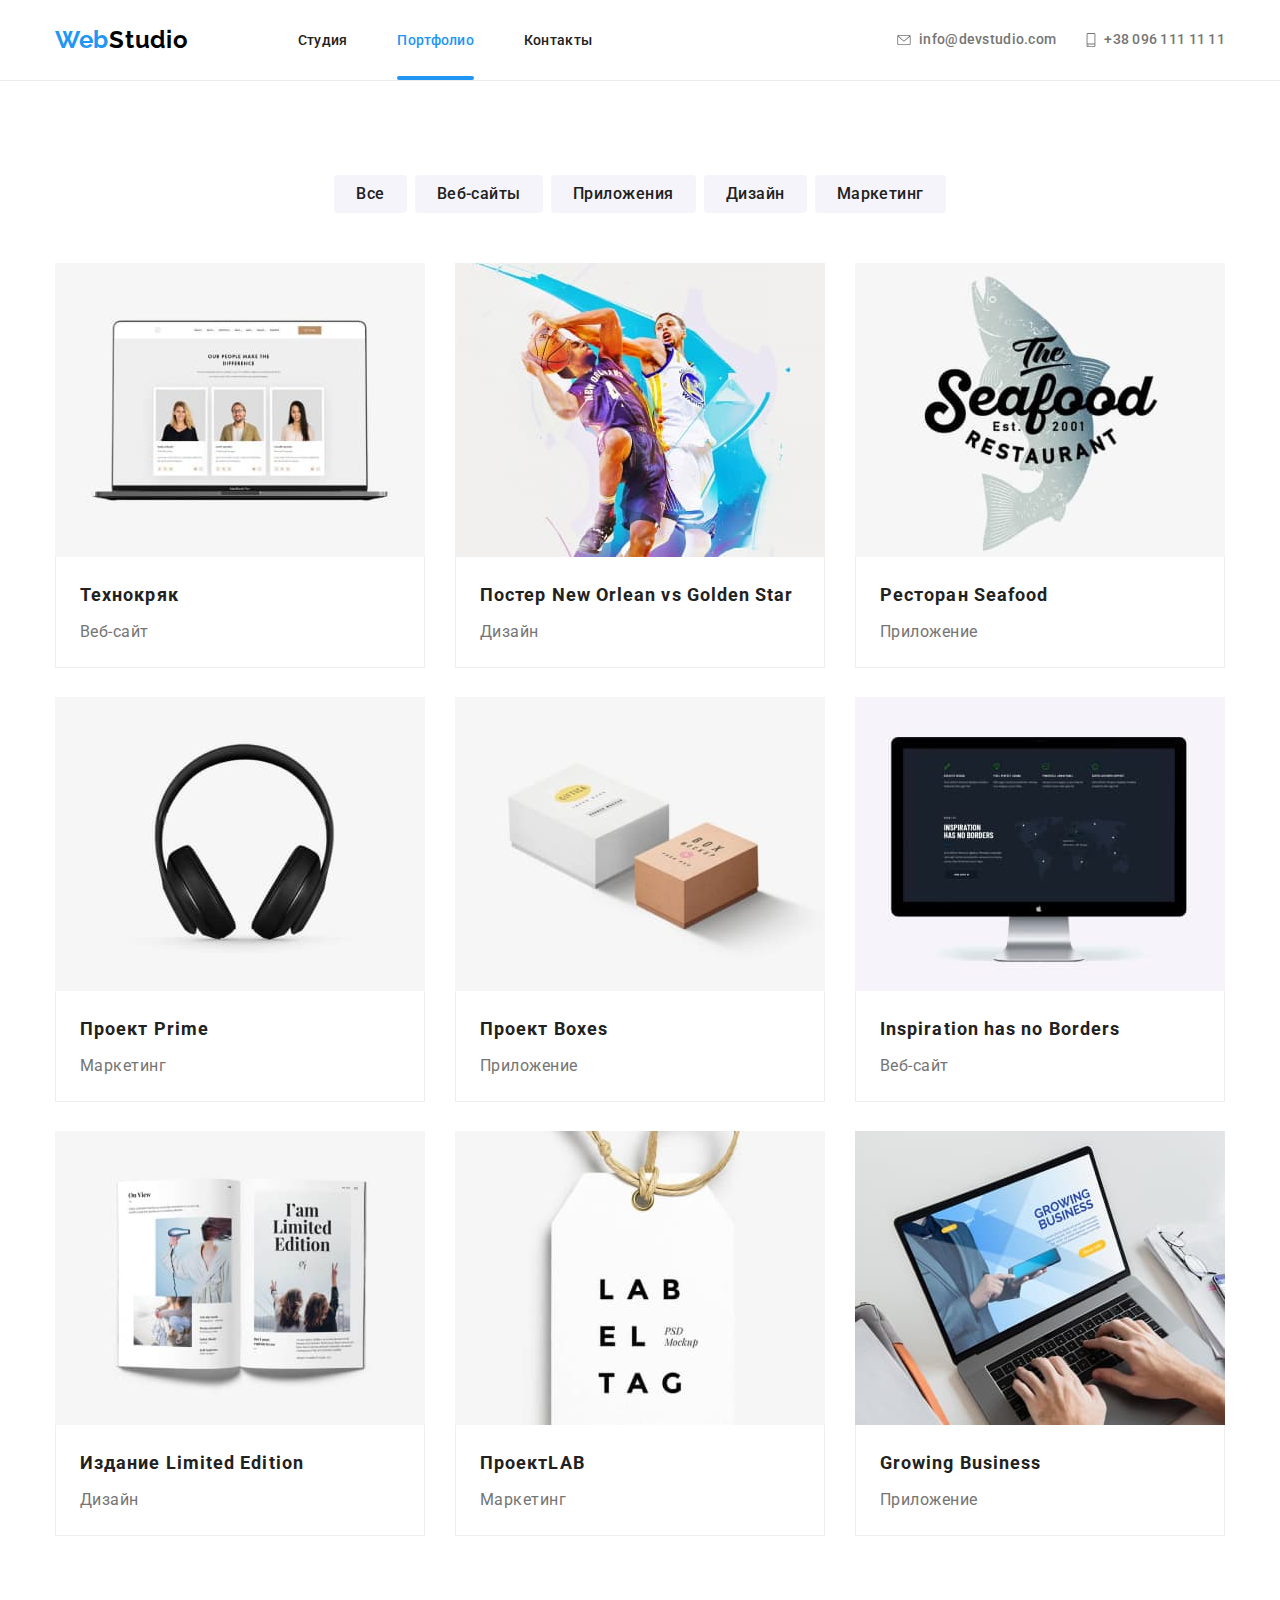
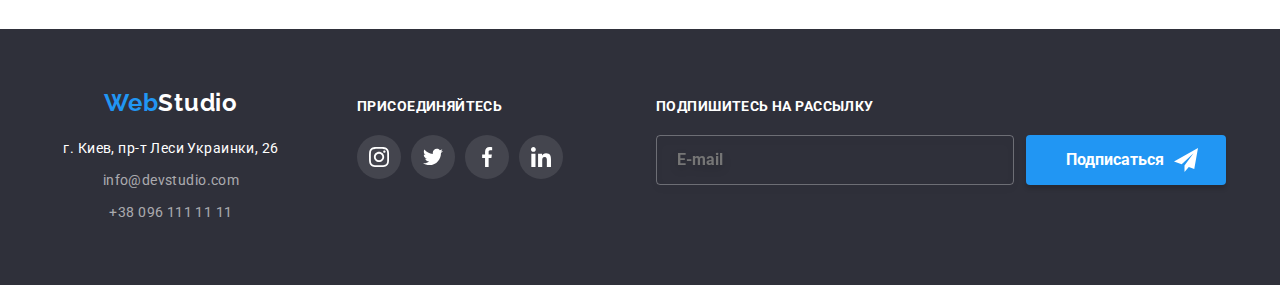
==== commit 486fd0da: "1" ====
--- a/portfolio.html
+++ b/portfolio.html
@@ -103,7 +103,11 @@
                 <picture>
                   <source srcset="./images/mobile/portfolio.webp 1x, ./images/mobile/portfolio_x2.webp 2x"
                     media="min-width:450px" type="image/webp">
-                  <img src="./images/mobile/portfolio.jpg" alt="Веб-сайт" class="flex-list-img" />
+                  <source srcset="./images/tablet/portfolio.webp 1x, ./images/tablet/portfolio_x2.webp 2x"
+                    media="min-width:768px" type="image/webp">
+                  <source srcset="./images/desctop/portfolio.webp 1x, ./images/desctop/portfolio_x2.webp 2x"
+                    media="min-width:1200px" type="image/webp">
+                  <img src="./images/portfolio.jpg" alt="Веб-сайт" class="flex-list-img" />
                 </picture>
 
 
@@ -126,7 +130,11 @@
                 <picture>
                   <source srcset="./images/mobile/portfolio2.webp 1x, ./images/mobile/portfolio2_x2.webp 2x"
                     media="min-width:450px" type="image/webp">
-                  <img src="./images/mobile/portfolio2.jpg" alt="Веб-сайт" class="flex-list-img" />
+                  <source srcset="./images/tablet/portfolio2.webp 1x, ./images/tablet/portfolio2_x2.webp 2x"
+                    media="min-width:768px" type="image/webp">
+                  <source srcset="./images/desctop/portfolio2.webp 1x, ./images/desctop/portfolio2_x2.webp 2x"
+                    media="min-width:1200px" type="image/webp">
+                  <img src="./images/portfolio1.jpg" alt="Веб-сайт" class="flex-list-img" />
                 </picture>
 
 
@@ -150,7 +158,11 @@
                 <picture>
                   <source srcset="./images/mobile/portfolio3.webp 1x, ./images/mobile/portfolio3_x2.webp 2x"
                     media="min-width:450px" type="image/webp">
-                  <img src="./images/mobile/portfolio3.jpg" alt="Веб-сайт" class="flex-list-img" />
+                  <source srcset="./images/tablet/portfolio3.webp 1x, ./images/tablet/portfolio3_x2.webp 2x"
+                    media="min-width:768px" type="image/webp">
+                  <source srcset="./images/desctop/portfolio3.webp 1x, ./images/desctop/portfolio3_x2.webp 2x"
+                    media="min-width:1200px" type="image/webp">
+                  <img src="./images/portfolio2.jpg" alt="Веб-сайт" class="flex-list-img" />
                 </picture>
 
                 <p class="flex-list-info">Ресурс предлагает комплексные предложения с разным уровнем функционала и
@@ -170,7 +182,11 @@
                 <picture>
                   <source srcset="./images/mobile/portfolio4.webp 1x, ./images/mobile/portfolio4_x2.webp 2x"
                     media="min-width:450px" type="image/webp">
-                  <img src="./images/mobile/portfolio4.jpg" alt="Веб-сайт" class="flex-list-img" />
+                  <source srcset="./images/tablet/portfolio4.webp 1x, ./images/tablet/portfolio4_x2.webp 2x"
+                    media="min-width:768px" type="image/webp">
+                  <source srcset="./images/desctop/portfolio4.webp 1x, ./images/desctop/portfolio4_x2.webp 2x"
+                    media="min-width:1200px" type="image/webp">
+                  <img src="./images/portfolio3.jpg" alt="Веб-сайт" class="flex-list-img" />
                 </picture>
 
                 <p class="flex-list-info">Ресурс предлагает комплексные предложения с разным уровнем функционала и
@@ -190,7 +206,11 @@
                 <picture>
                   <source srcset="./images/mobile/portfolio5.webp 1x, ./images/mobile/portfolio5_x2.webp 2x"
                     media="min-width:450px" type="image/webp">
-                  <img src="./images/mobile/portfolio5.jpg" alt="Веб-сайт" class="flex-list-img" />
+                  <source srcset="./images/tablet/portfolio5.webp 1x, ./images/tablet/portfolio5_x2.webp 2x"
+                    media="min-width:768px" type="image/webp">
+                  <source srcset="./images/desctop/portfolio5.webp 1x, ./images/desctop/portfolio5_x2.webp 2x"
+                    media="min-width:1200px" type="image/webp">
+                  <img src="./images/portfolio4.jpg" alt="Веб-сайт" class="flex-list-img" />
                 </picture>
 
                 <p class="flex-list-info">Ресурс предлагает комплексные предложения с разным уровнем функционала и
@@ -211,7 +231,11 @@
                 <picture>
                   <source srcset="./images/mobile/portfolio6.webp 1x, ./images/mobile/portfolio6_x2.webp 2x"
                     media="min-width:450px" type="image/webp">
-                  <img src="./images/mobile/portfolio6.jpg" alt="Веб-сайт" class="flex-list-img" />
+                  <source srcset="./images/tablet/portfolio6.webp 1x, ./images/tablet/portfolio6_x2.webp 2x"
+                    media="min-width:768px" type="image/webp">
+                  <source srcset="./images/desctop/portfolio6.webp 1x, ./images/desctop/portfolio6_x2.webp 2x"
+                    media="min-width:1200px" type="image/webp">
+                  <img src="./images/portfolio5.jpg" alt="Веб-сайт" class="flex-list-img" />
                 </picture>
 
                 <p class="flex-list-info">Ресурс предлагает комплексные предложения с разным уровнем функционала и
@@ -232,7 +256,11 @@
                 <picture>
                   <source srcset="./images/mobile/portfolio7.webp 1x, ./images/mobile/portfolio7_x2.webp 2x"
                     media="min-width:450px" type="image/webp">
-                  <img src="./images/mobile/portfolio7.jpg" alt="Веб-сайт" class="flex-list-img" />
+                  <source srcset="./images/tablet/portfolio7.webp 1x, ./images/tablet/portfolio7_x2.webp 2x"
+                    media="min-width:768px" type="image/webp">
+                  <source srcset="./images/desctop/portfolio7.webp 1x, ./images/desctop/portfolio7_x2.webp 2x"
+                    media="min-width:1200px" type="image/webp">
+                  <img src="./images/portfolio6.jpg" alt="Веб-сайт" class="flex-list-img" />
                 </picture>
 
                 <p class="flex-list-info">Ресурс предлагает комплексные предложения с разным уровнем функционала и
@@ -255,7 +283,11 @@
                 <picture>
                   <source srcset="./images/mobile/portfolio8.webp 1x, ./images/mobile/portfolio8_x2.webp 2x"
                     media="min-width:450px" type="image/webp">
-                  <img src="./images/mobile/portfolio8.jpg" alt="Веб-сайт" class="flex-list-img" />
+                  <source srcset="./images/tablet/portfolio8.webp 1x, ./images/tablet/portfolio8_x2.webp 2x"
+                    media="min-width:768px" type="image/webp">
+                  <source srcset="./images/desctop/portfolio8.webp 1x, ./images/desctop/portfolio8_x2.webp 2x"
+                    media="min-width:1200px" type="image/webp">
+                  <img src="./images/portfolio7.jpg" alt="Веб-сайт" class="flex-list-img" />
                 </picture>
 
                 <p class="flex-list-info">Ресурс предлагает комплексные предложения с разным уровнем функционала и
@@ -276,7 +308,11 @@
                 <picture>
                   <source srcset="./images/mobile/portfolio9.webp 1x, ./images/mobile/portfolio9_x2.webp 2x"
                     media="min-width:450px" type="image/webp">
-                  <img src="./images/mobile/portfolio9.jpg" alt="Веб-сайт" class="flex-list-img" />
+                  <source srcset="./images/tablet/portfolio9.webp 1x, ./images/tablet/portfolio9_x2.webp 2x"
+                    media="min-width:768px" type="image/webp">
+                  <source srcset="./images/desctop/portfolio9.webp 1x, ./images/desctop/portfolio9_x2.webp 2x"
+                    media="min-width:1200px" type="image/webp">
+                  <img src="./images/portfolio8.jpg" alt="Веб-сайт" class="flex-list-img" />
                 </picture>
 
                 <p class="flex-list-info">Ресурс предлагает комплексные предложения с разным уровнем функционала и
--- a/css/main.min.css
+++ b/css/main.min.css
@@ -1 +1 @@
-body{font-family:"Roboto",sans-serif}:root{--accent-color: #2196f3;--secondary-header: #212121;--text-color: #757575;--icon-color: #afb1b8;--hover-time: cubic-bezier(0.4, 0, 0.2, 1)}.container{padding:0 15px;margin-left:auto;margin-right:auto}@media screen and (max-width: 767px){.container{max-width:480px;width:100%}}@media screen and (min-width: 768px)and (max-width: 1199px){.container{width:768px}}@media screen and (min-width: 1200px){.container{width:1200px}}h1,h2,h3,h4,h5,ul,p{margin:0px;padding:0px}img{display:block;max-width:100%}ul{list-style:none;padding:0px;margin:0px}li{text-decoration:none}a{text-decoration:none;list-style:none}.header{border-bottom:1px solid #ececec}.container-header{display:-webkit-box;display:-ms-flexbox;display:flex;-webkit-box-align:center;-ms-flex-align:center;align-items:center;-webkit-box-pack:justify;-ms-flex-pack:justify;justify-content:space-between;position:relative;height:60px}.logo{padding:16px 0;font-family:"Raleway",sans-serif;font-weight:700;font-size:24px;line-height:1.19;letter-spacing:.03em;color:var(--accent-color);text-decoration:none}.logo--black{color:#000}@media screen and (max-width: 767px){.menu-button{border:none;background-color:rgba(0,0,0,0);color:#000}.menu-button.is-open{color:#000;z-index:2}.menu-button:hover,.menu-button:focus{color:var(--accent-color)}.menu-button.is-open .icon-menu{display:none}.menu-button.is-open .icon-close{display:block}.menu-button .icon-close,.menu-button .icon-menu{fill:currentColor}.menu-button .icon-close{display:none}.header_menu-container{display:none;position:absolute;top:0;left:0;padding:48px 40px;width:100%;height:100vh;background-color:#fff}.header_menu-container.is-open{display:-webkit-box;display:-ms-flexbox;display:flex;-webkit-box-orient:vertical;-webkit-box-direction:normal;-ms-flex-direction:column;flex-direction:column;-webkit-box-pack:justify;-ms-flex-pack:justify;justify-content:space-between;z-index:1}.header-item:not(:last-child){margin-bottom:32px}.header-list .header-link{text-decoration:none;font-weight:500;font-size:40px;line-height:1.14;letter-spacing:.02em;color:var(--secondary-header);-webkit-transition:color 250ms var(--hover-time);transition:color 250ms var(--hover-time)}.header-list .header-link:hover,.header-list .header-link:focus{color:var(--accent-color)}.header-list .current{color:var(--accent-color)}.header-item-mail{display:none}.header-item-tel{display:none}.header-contact{display:-webkit-box;display:-ms-flexbox;display:flex;-webkit-box-orient:vertical;-webkit-box-direction:reverse;-ms-flex-direction:column-reverse;flex-direction:column-reverse}.header-item:not(:first-child){margin-bottom:32px}.header-contact .link-blue{font-weight:500;font-size:34px;line-height:1.14;letter-spacing:.02em;color:var(--accent-color)}.header-contact .link-gray{font-weight:500;font-size:28px;line-height:1.14;letter-spacing:.02em;color:#757575}.header__social{display:-webkit-box;display:-ms-flexbox;display:flex}.header__social--item:not(:last-child){margin-right:20px;padding-right:10px;border-right:1px solid rgba(33,33,33,.2)}.header__social--font{font-weight:500;font-size:18px;line-height:1.22;letter-spacing:.02em;color:var(--accent-color)}}.hero{height:400px;margin:0 auto;padding:118px 0px;text-align:center}@media screen and (max-width: 767px){.hero{background-image:-webkit-gradient(linear, left top, right top, from(rgba(47, 48, 58, 0.4)), to(rgba(47, 48, 58, 0.4))),url(../../../images/mobile/Header.webp);background-image:linear-gradient(to right, rgba(47, 48, 58, 0.4), rgba(47, 48, 58, 0.4)),url(../../../images/mobile/Header.webp);width:100%;max-width:480px;background-repeat:no-repeat;background-position:center;background-size:cover}}@media screen and (max-width: 767px)and (min-device-pixel-ratio: 2),screen and (max-width: 767px)and (-webkit-min-device-pixel-ratio: 2),screen and (max-width: 767px)and (min-resolution: 192dpi),screen and (max-width: 767px)and (min-resolution: 2dppx){.hero{background-image:-webkit-gradient(linear, left top, left bottom, from(rgba(47, 48, 58, 0.4)), to(rgba(47, 48, 58, 0.4))),url(../../../images/mobile/Header_x2.webp);background-image:linear-gradient(rgba(47, 48, 58, 0.4), rgba(47, 48, 58, 0.4)),url(../../../images/mobile/Header_x2.webp);background-size:cover}}.hero__btn{padding:10px 32px;border:0px;margin:0 auto;font-family:"Roboto",sans-serif;font-weight:700;font-size:16px;line-height:1.88;letter-spacing:.06em;border-radius:4px;color:#fff;background-color:var(--accent-color);cursor:pointer}.hero-title{margin:0 auto;margin-bottom:30px;font-weight:900;font-size:26px;line-height:1.62;letter-spacing:.06em;text-transform:uppercase;color:#fff}@media screen and (max-width: 1199px){.hero-title{max-width:360px}}.criteria{padding:60px 0}.criteria_icon{max-width:450px;min-height:120px;display:-webkit-box;display:-ms-flexbox;display:flex;-webkit-box-align:center;-ms-flex-align:center;align-items:center;-webkit-box-pack:center;-ms-flex-pack:center;justify-content:center;background-color:#f5f4fa}.criteria_icon:not(:last-child){margin-bottom:30px}.criteria_item{height:226px}@media screen and (max-width: 767px){.criteria_item:not(:last-child){margin-bottom:30px}}.criteria_header{margin-bottom:10px;font-weight:700;font-size:14px;line-height:1.14;letter-spacing:.03em;text-transform:uppercase;color:var(--secondary-header)}@media screen and (max-width: 767px){.criteria_header{text-align:center}}.criteria_paragraf{font-weight:400;font-size:14px;line-height:1.71;letter-spacing:.03em;color:#757575}@media screen and (max-width: 1199px){.work{display:none}}.team{background-color:#f5f4fa;padding:60px 0px}.team-header{margin-bottom:30px;font-weight:700;font-size:28px;line-height:1.17;text-align:center;letter-spacing:.03em;color:var(--secondary-header)}.team__img{width:100%;max-width:450px}.team-item{-webkit-box-shadow:0px 1px 3px rgba(0,0,0,.12),0px 1px 1px rgba(0,0,0,.14),0px 2px 1px rgba(0,0,0,.2);box-shadow:0px 1px 3px rgba(0,0,0,.12),0px 1px 1px rgba(0,0,0,.14),0px 2px 1px rgba(0,0,0,.2);border-radius:0px 0px 4px 4px;max-width:450px;width:100%;height:100%;background-color:#fff}@media screen and (max-width: 767px){.team-item{max-height:622px}.team-item:not(:last-child){margin-bottom:30px}}.team-list-position{display:block;padding:30px 0}.team-list-member{margin-bottom:10px;font-weight:500;font-size:16px;line-height:1.19;letter-spacing:.03em;text-align:center;color:var(--secndary-header)}.team-list-proffesion{margin-bottom:16px;font-size:16px;line-height:1.19;letter-spacing:.03em;text-align:center;color:#757575}.networks-list{display:-webkit-box;display:-ms-flexbox;display:flex;max-width:206px;margin:0 auto}.networks{display:-webkit-box;display:-ms-flexbox;display:flex;-webkit-box-pack:center;-ms-flex-pack:center;justify-content:center;-webkit-box-align:center;-ms-flex-align:center;align-items:center;width:44px;height:44px;color:var(--icon-color);-webkit-transition:color 250ms var(--hover-time);transition:color 250ms var(--hover-time)}.team-networks{fill:currentColor}.networks:hover,.networks:focus{-webkit-transition:background-color 250ms var(--hover-time);transition:background-color 250ms var(--hover-time);background-color:var(--accent-color);color:#f5f4fa;border-radius:50%}.networks:not(:last-child){margin-right:10px}.clients{padding:60px 0}.clients_header{font-weight:700;font-size:28px;line-height:1.17;text-align:center;letter-spacing:.03em}@media screen and (max-width: 767px){.clients_header{margin-bottom:30px}}.clients_list{display:-webkit-box;display:-ms-flexbox;display:flex;-ms-flex-wrap:wrap;flex-wrap:wrap;-webkit-box-pack:center;-ms-flex-pack:center;justify-content:center;gap:30px}.clients_link{outline:1px solid #afb1b8;border-radius:4px;color:var(--icon-color);-webkit-transition:color 250ms var(--hover-time),outline 250ms var(--hover-time);transition:color 250ms var(--hover-time),outline 250ms var(--hover-time)}@media screen and (max-width: 767px){.clients_link{display:-webkit-box;display:-ms-flexbox;display:flex;-webkit-box-pack:center;-ms-flex-pack:center;justify-content:center;-webkit-box-align:center;-ms-flex-align:center;align-items:center;width:100%;height:92px}}.clients_link:hover,.clients_link:focus{color:var(--accent-color);outline-color:var(--accent-color)}@media screen and (max-width: 767px){.clients_item{width:calc((100% - 60px)/2)}}.clients_icon{fill:currentColor}.footer{background-color:#2f303a;padding:60px 0}.footer-container{text-align:center}@media screen and (max-width: 767px){.footer-container{max-width:480px;width:100%}}.logo-footer{font-family:"Raleway";font-weight:700;font-size:24px;line-height:1.19;letter-spacing:.03em;color:var(--accent-color);text-decoration:none}.logo--white{color:#fff}.footer-adress{margin:0 auto;font-style:normal;width:232px}.adress{font-size:14px;line-height:1.71;letter-spacing:.03em;color:#fff}.footer-adress__list{margin-top:20px}.footer-adress__item{margin-top:8px}.footer-adress__contact{font-weight:400;font-size:14px;line-height:1.71;letter-spacing:.03em;color:rgba(255,255,255,.6)}.footer-networks{text-align:center}@media screen and (max-width: 767px){.footer-networks{margin-top:60px}}.footer-networks__header{margin-bottom:20px;font-weight:700;font-size:14px;line-height:1.14;letter-spacing:.03em;text-transform:uppercase;color:#fff}.footer-networks__list{display:-webkit-box;display:-ms-flexbox;display:flex;-webkit-box-align:center;-ms-flex-align:center;align-items:center;-webkit-box-pack:center;-ms-flex-pack:center;justify-content:center}.footer-networks__link{display:-webkit-box;display:-ms-flexbox;display:flex;-webkit-box-pack:center;-ms-flex-pack:center;justify-content:center;-webkit-box-align:center;-ms-flex-align:center;align-items:center;width:44px;height:44px;background:rgba(255,255,255,.1);border-radius:50%;-webkit-transition:background 250ms var(--hover-time);transition:background 250ms var(--hover-time)}.footer-networks__item:not(:last-child){margin-right:10px}.networks-icon{fill:#fff}.footer-networks__link:hover,.footer-networks__link:focus{background-color:var(--accent-color)}@media screen and (max-width: 1199px){.footer-subscription{margin-top:60px}}.footer-input{padding-left:20px;height:50px;width:100%;background-color:inherit;border:1px solid rgba(255,255,255,.3);-webkit-filter:drop-shadow(0px 4px 4px rgba(0, 0, 0, 0.15));filter:drop-shadow(0px 4px 4px rgba(0, 0, 0, 0.15));border-radius:4px;color:#fff;font-style:normal;font-weight:700;font-size:16px;line-height:1.88}@media screen and (max-width: 1199px){.footer-input{max-width:450px}}.footer-button{position:relative;margin-top:20px;border:0px;padding-right:28px;width:200px;height:50px;background-color:var(--accent-color);color:#fff;font-style:normal;font-weight:700;font-size:16px;line-height:1.88;text-align:center;-webkit-box-shadow:0px 4px 4px rgba(0,0,0,.15);box-shadow:0px 4px 4px rgba(0,0,0,.15);border-radius:4px;fill:#fff;cursor:pointer}.subscription-icon{position:absolute;margin-left:10px;top:50%;-webkit-transform:translateY(-50%);transform:translateY(-50%)}.backdrop.is-hidden{opacity:0;pointer-events:none}.backdrop{position:fixed;top:0;left:0;width:100%;height:100%;background-color:rgba(0,0,0,.2);opacity:1;-webkit-transition:opacity 250ms var(--hover-time);transition:opacity 250ms var(--hover-time)}.backdrop.is-hidden .modal{-webkit-transform:scale(0.9) translate(-50%, -50%);transform:scale(0.9) translate(-50%, -50%)}.modal{position:absolute;top:50%;left:50%;width:100%;background-color:#fff;-webkit-transform:scale(1) translate(-50%, -50%);transform:scale(1) translate(-50%, -50%);-webkit-transition:-webkit-transform 250ms var(--hover-time);transition:-webkit-transform 250ms var(--hover-time);transition:transform 250ms var(--hover-time);transition:transform 250ms var(--hover-time), -webkit-transform 250ms var(--hover-time)}@media screen and (max-width: 1199px){.modal{height:609px;max-width:450px}}.modal-svg{position:absolute;display:-webkit-box;display:-ms-flexbox;display:flex;-webkit-box-align:center;-ms-flex-align:center;align-items:center;-webkit-box-pack:center;-ms-flex-pack:center;justify-content:center;right:0;padding:0;margin-right:8px;margin-top:8px;cursor:pointer;width:30px;height:30px;border-radius:50%;background-color:#fff;color:var(--accent-color);border:1px solid rgba(0,0,0,.1);-webkit-transition:fill 250ms var(--hover-time);transition:fill 250ms var(--hover-time)}.modal-svg:hover,.modal-svg:focus{fill:currentColor}.modal-form{padding:40px;display:block}.modal-header{display:block;margin-bottom:30px;font-weight:700;font-size:20px;line-height:1.15;text-align:center;letter-spacing:.03em;color:var(--secondary-header)}.lable{position:relative;display:block;margin-bottom:10px}.lable-form{display:block;margin-bottom:4px;font-weight:400;font-size:12px;line-height:1.17;letter-spacing:.01em;color:var(--text-color)}.input{height:40px;width:100%;padding-left:30px;font:inherit;color:var(--text-color);border:1px solid rgba(33,33,33,.2);border-radius:4px;-webkit-transition:fill 250ms var(--hover-time);transition:fill 250ms var(--hover-time)}.modal-icon{position:absolute;left:12px;top:50%;fill:var(--secondary-header);-webkit-transition:fill 250ms var(--hover-time);transition:fill 250ms var(--hover-time)}.input:focus~.modal-icon{fill:var(--accent-color)}.input:focus,.textarea:focus{outline:1px solid #2196f3;-webkit-filter:drop-shadow(0px 4px 4px rgba(0, 0, 0, 0.25));filter:drop-shadow(0px 4px 4px rgba(0, 0, 0, 0.25));border-radius:4px}.textarea{height:120px;width:100%;resize:none;padding:12px 16px;margin:0;color:var(--text-color);border:1px solid rgba(33,33,33,.2);border-radius:4px;-webkit-transition:fill 250ms var(--hover-time);transition:fill 250ms var(--hover-time)}textarea::-webkit-input-placeholder{font-weight:400;font-size:12px;line-height:1.16;letter-spacing:.01em;color:rgba(117,117,117,.5)}textarea::-moz-placeholder{font-weight:400;font-size:12px;line-height:1.16;letter-spacing:.01em;color:rgba(117,117,117,.5)}textarea:-ms-input-placeholder{font-weight:400;font-size:12px;line-height:1.16;letter-spacing:.01em;color:rgba(117,117,117,.5)}textarea::-ms-input-placeholder{font-weight:400;font-size:12px;line-height:1.16;letter-spacing:.01em;color:rgba(117,117,117,.5)}textarea::placeholder{font-weight:400;font-size:12px;line-height:1.16;letter-spacing:.01em;color:rgba(117,117,117,.5)}.lable-chekbox{display:-webkit-box;display:-ms-flexbox;display:flex;-webkit-box-pack:center;-ms-flex-pack:center;justify-content:center;-ms-flex-wrap:wrap;flex-wrap:wrap;-webkit-box-align:center;-ms-flex-align:center;align-items:center;margin-top:10px}.icon-chekbox{display:inline-block;width:16px;height:15px;margin-right:8px;border:2px solid #2a2a2a;border-radius:2px}.input-chekbox:checked+.icon-chekbox{background-image:url(../images/icon-check.svg);background-color:var(--accent-color);border-color:var(--accent-color);background-size:contain;background-origin:border-box;background-position-y:center;-webkit-transition:background-color 250ms var(--hover-time),border-color 250ms var(--hover-time);transition:background-color 250ms var(--hover-time),border-color 250ms var(--hover-time)}.chekbox-text{font-size:14px;line-height:1.71;letter-spacing:.03em;color:var(--text-color)}@media screen and (max-width: 1199px){.chekbox-text{font-size:12px}}.chekbox-text-decor{color:var(--accent-color);text-decoration:underline}.btn-chekbox{width:200px;height:50px;border:0px;padding:0px;margin-top:30px;background-color:var(--accent-color);border-radius:4px;cursor:pointer;color:#fff;font-family:"Roboto";font-style:normal;font-weight:700;font-size:16px;line-height:1.88;letter-spacing:.06em}.visually-hidden{position:absolute;white-space:nowrap;width:1px;height:1px;overflow:hidden;border:0;padding:0;clip:rect(0 0 0 0);-webkit-clip-path:inset(50%);clip-path:inset(50%);margin:-1px}@media screen and (max-width: 767px){.products{padding:60px 0px}}.products-btn{border:none;padding:6px 22px;font-family:"Roboto",sans-serif;font-style:normal;font-weight:500;font-size:16px;line-height:1.62;letter-spacing:.03em;border-radius:4px;color:var(--secondary-header);background-color:#f5f4fa;-webkit-transition:color 250ms var(--hover-time),background-color 250ms var(--hover-time);transition:color 250ms var(--hover-time),background-color 250ms var(--hover-time)}.products-btn:hover,.products-btn:focus{color:#fff;background-color:var(--accent-color);-webkit-filter:drop-shadow(0px 4px 4px rgba(0, 0, 0, 0.25));filter:drop-shadow(0px 4px 4px rgba(0, 0, 0, 0.25))}.products-list{display:-webkit-box;display:-ms-flexbox;display:flex;-webkit-box-pack:center;-ms-flex-pack:center;justify-content:center;margin-bottom:50px}@media screen and (max-width: 767px){.products-list{display:-webkit-box;display:-ms-flexbox;display:flex;-ms-flex-wrap:wrap;flex-wrap:wrap;-webkit-box-pack:start;-ms-flex-pack:start;justify-content:flex-start;margin-bottom:40px}}.products-list .products-item:not(:last-child){margin-right:8px}.products-list .products-item:not(:last-child):nth-child(-n+3){margin-bottom:10px}.flex-link{display:block;-webkit-transition:-webkit-box-shadow 250ms var(--hover-time);transition:-webkit-box-shadow 250ms var(--hover-time);transition:box-shadow 250ms var(--hover-time);transition:box-shadow 250ms var(--hover-time), -webkit-box-shadow 250ms var(--hover-time)}.flex-link:hover{-webkit-box-shadow:0px 1px 1px rgba(0,0,0,.12),0px 4px 4px rgba(0,0,0,.06),1px 4px 6px rgba(0,0,0,.16);box-shadow:0px 1px 1px rgba(0,0,0,.12),0px 4px 4px rgba(0,0,0,.06),1px 4px 6px rgba(0,0,0,.16)}.products-title{margin-bottom:4px;font-weight:700;font-size:18px;line-height:2;letter-spacing:.06em;color:var(--secondary-header)}.products-position{font-size:16px;line-height:1.88;letter-spacing:.03em;color:#757575}.flex-list{display:-webkit-box;display:-ms-flexbox;display:flex;-ms-flex-wrap:wrap;flex-wrap:wrap}@media screen and (max-width: 767px){.flex-list{display:block}}@media screen and (max-width: 767px){.flex-item{max-width:450px;width:100%;height:404px}.flex-item:not(:last-child){margin-bottom:30px}}@media screen and (max-width: 767px){.flex-list-img{max-width:450px;width:100%;height:294px}}.flex-list-border{border:1px solid #eee;padding:20px 24px;border-top:none}.flex-list-thumb{position:relative;overflow:hidden}.flex-list-info{position:absolute;top:0;left:0;width:100%;height:100%;padding:63px 24px;-webkit-transform:translateY(100%);transform:translateY(100%);-webkit-transition:-webkit-transform 250ms var(--hover-time);transition:-webkit-transform 250ms var(--hover-time);transition:transform 250ms var(--hover-time);transition:transform 250ms var(--hover-time), -webkit-transform 250ms var(--hover-time);font-size:18px;line-height:1.56;letter-spacing:.03em;color:#fff;background-color:rgba(33,150,243,.9)}.flex-link:hover .flex-list-info{-webkit-transform:translateY(0);transform:translateY(0)}@media screen and (min-width: 768px)and (max-width: 1199px){.container-header{display:-webkit-box;display:-ms-flexbox;display:flex;-webkit-box-align:center;-ms-flex-align:center;align-items:center;position:relative;height:80px}.menu-button{display:none}.header_menu-container{display:-webkit-box;display:-ms-flexbox;display:flex;-webkit-box-align:center;-ms-flex-align:center;align-items:center}.header-list{display:-webkit-box;display:-ms-flexbox;display:flex;margin-right:84px}.header-list .header-item:not(:last-child){margin-right:50px}.header-list .header-link{padding:32px 0px;text-decoration:none;font-weight:500;font-size:14px;line-height:1.14;letter-spacing:.02em;color:var(--secondary-header);-webkit-transition:color 250ms var(--hover-time);transition:color 250ms var(--hover-time)}.header-list .header-link:hover,.header-list .header-link:focus{color:var(--accent-color)}.header-list .current{color:var(--accent-color)}.header-link{position:relative}.header-link.current::after{content:"";position:absolute;bottom:0;display:block;width:100%;height:4px;border-radius:2px;background:var(--accent-color)}.header-contact{display:block;margin-left:auto}.header-contact .link{display:-webkit-box;display:-ms-flexbox;display:flex;-webkit-box-align:center;-ms-flex-align:center;align-items:center;font-weight:500;font-size:14px;line-height:1.14;letter-spacing:.02em;color:var(--text-color);-webkit-transition:color 250ms var(--hover-time);transition:color 250ms var(--hover-time)}.header-contact .link:hover,.header-contact .link:focus{color:var(--accent-color)}.header-contact .header-item:first-child{margin-bottom:10px}.header-item-mail{margin-right:8px;width:14px;height:10px;fill:currentColor}.header-item-tel{margin-right:8px;width:10px;height:14px;fill:currentColor}.header__social{display:none}}.hero{height:400px;margin:0 auto;padding:118px 0px;text-align:center}@media screen and (min-width: 768px)and (max-width: 1199px){.hero{width:100%;max-width:768px;background-image:-webkit-gradient(linear, left top, right top, from(rgba(47, 48, 58, 0.4)), to(rgba(47, 48, 58, 0.4))),url(../../../images/tablet/Header.webp);background-image:linear-gradient(to right, rgba(47, 48, 58, 0.4), rgba(47, 48, 58, 0.4)),url(../../../images/tablet/Header.webp);background-repeat:no-repeat;background-position:center;background-size:cover}}@media screen and (min-width: 768px)and (max-width: 1199px)and (min-device-pixel-ratio: 2),screen and (min-width: 768px)and (max-width: 1199px)and (-webkit-min-device-pixel-ratio: 2),screen and (min-width: 768px)and (max-width: 1199px)and (min-resolution: 192dpi),screen and (min-width: 768px)and (max-width: 1199px)and (min-resolution: 2dppx){.hero{background-image:-webkit-gradient(linear, left top, left bottom, from(rgba(47, 48, 58, 0.4)), to(rgba(47, 48, 58, 0.4))),url(../../../images/tablet/Header_x2.webp);background-image:linear-gradient(rgba(47, 48, 58, 0.4), rgba(47, 48, 58, 0.4)),url(../../../images/tablet/Header_x2.webp);background-size:cover}}@media screen and (min-width: 768px)and (max-width: 1199px){.criteria_list{display:-webkit-box;display:-ms-flexbox;display:flex;-ms-flex-wrap:wrap;flex-wrap:wrap;-webkit-box-pack:justify;-ms-flex-pack:justify;justify-content:space-between}.criteria_item{width:354px;height:251px}.criteria_item:nth-child(-n+2){margin-bottom:30px}}@media screen and (min-width: 768px)and (max-width: 1199px){.team-list{display:-webkit-box;display:-ms-flexbox;display:flex;-ms-flex-wrap:wrap;flex-wrap:wrap;-webkit-box-pack:justify;-ms-flex-pack:justify;justify-content:space-between}.team-list-position{padding-top:30px;padding-bottom:24px}.team-item{width:354px;height:536px;background-color:#fff}.team-item:nth-child(-n+2){margin-bottom:30px}}@media screen and (min-width: 768px)and (max-width: 1199px){.clients_link{display:-webkit-box;display:-ms-flexbox;display:flex;-webkit-box-pack:center;-ms-flex-pack:center;justify-content:center;-webkit-box-align:center;-ms-flex-align:center;align-items:center;width:226px;height:92px;margin-top:30px}}@media screen and (min-width: 768px)and (max-width: 1199px){.footer-tablet{display:-webkit-box;display:-ms-flexbox;display:flex;-webkit-box-align:baseline;-ms-flex-align:baseline;align-items:baseline;-webkit-box-pack:justify;-ms-flex-pack:justify;justify-content:space-between}.footer-position{padding-left:76px}.footer-networks{padding-right:89px;margin:0}.footer-input{display:block;width:450px;margin:0 auto}}@media screen and (min-width: 768px)and (max-width: 1199px){.products{padding:60px 0px}.products-list .products-item:not(:last-child):nth-child(-n+3){margin-bottom:0px}.flex-list{-webkit-box-pack:justify;-ms-flex-pack:justify;justify-content:space-between}.flex-link{display:-webkit-box;display:-ms-flexbox;display:flex;-webkit-box-orient:vertical;-webkit-box-direction:normal;-ms-flex-direction:column;flex-direction:column;height:100%}.flex-list-border{-webkit-box-flex:1;-ms-flex-positive:1;flex-grow:1}.flex-item{width:354px}.flex-item:not(:last-child){margin-bottom:30px}}@media screen and (min-width: 1200px){.container-header{display:-webkit-box;display:-ms-flexbox;display:flex;-webkit-box-align:center;-ms-flex-align:center;align-items:center;position:relative;height:80px}.menu-button{display:none}.header_menu-container{display:-webkit-box;display:-ms-flexbox;display:flex;-webkit-box-align:center;-ms-flex-align:center;align-items:center}.header-list{display:-webkit-box;display:-ms-flexbox;display:flex;margin-right:305px}.header-list .header-item:not(:last-child){margin-right:50px}.header-list .header-link{padding:32px 0px;text-decoration:none;font-weight:500;font-size:14px;line-height:1.14;letter-spacing:.02em;color:var(--secondary-header);-webkit-transition:color 250ms var(--hover-time);transition:color 250ms var(--hover-time)}.header-list .header-link:hover,.header-list .header-link:focus{color:var(--accent-color)}.header-list .current{color:var(--accent-color)}.header-link{position:relative}.header-link.current::after{content:"";position:absolute;bottom:0;display:block;width:100%;height:4px;border-radius:2px;background:var(--accent-color)}.header-contact{display:-webkit-box;display:-ms-flexbox;display:flex;margin-left:auto}.header-contact .link{display:-webkit-box;display:-ms-flexbox;display:flex;-webkit-box-align:center;-ms-flex-align:center;align-items:center;font-weight:500;font-size:14px;line-height:1.14;letter-spacing:.02em;color:var(--text-color);-webkit-transition:color 250ms var(--hover-time);transition:color 250ms var(--hover-time)}.header-contact .link:hover,.header-contact .link:focus{color:var(--accent-color)}.header-contact .header-item:first-child{margin-right:30px}.header-item-mail{margin-right:8px;width:14px;height:10px;fill:currentColor}.header-item-tel{margin-right:8px;width:10px;height:14px;fill:currentColor}.header__social{display:none}}@media screen and (min-width: 1200px){.hero{max-width:1600px;width:100%;height:600px;padding-top:200px;padding-bottom:200px;text-align:center;background-repeat:no-repeat;background-position:center;background-size:cover;background-image:-webkit-gradient(linear, left top, right top, from(rgba(47, 48, 58, 0.4)), to(rgba(47, 48, 58, 0.4))),url(../images/hero.jpg);background-image:linear-gradient(to right, rgba(47, 48, 58, 0.4), rgba(47, 48, 58, 0.4)),url(../images/hero.jpg)}.hero-title{width:696px;font-size:44px;line-height:1.36}}@media screen and (min-width: 1200px){.criteria{padding:94px 0}.criteria_list{display:-webkit-box;display:-ms-flexbox;display:flex}.criteria_item{width:270px;height:251px;margin-bottom:0;margin-right:30px}}@media screen and (min-width: 1200px){.work{padding-bottom:94px}.work_title{margin-bottom:50px;font-weight:700;font-size:36px;line-height:1.17;text-align:center;letter-spacing:.03em;color:var(--secondary-header)}.work_list{display:-webkit-box;display:-ms-flexbox;display:flex;-webkit-box-pack:center;-ms-flex-pack:center;justify-content:center}.work_item:not(:last-child){margin-right:30px}.work_item{text-align:center;margin:0 auto;position:relative}.work_position{font-style:normal;font-weight:700;font-size:14px;line-height:1.14;text-align:center;letter-spacing:.03em;text-transform:uppercase;color:#fff}.work_bcg{position:absolute;bottom:0;display:-webkit-box;display:-ms-flexbox;display:flex;-webkit-box-align:center;-ms-flex-align:center;align-items:center;-webkit-box-pack:center;-ms-flex-pack:center;justify-content:center;width:100%;height:70px;background:rgba(47,48,58,.8)}}@media screen and (min-width: 1200px){.team{padding:94px 0px}.team-list{display:-webkit-box;display:-ms-flexbox;display:flex}.team-item{width:270px;height:428px}.team-item:not(:last-child){margin-right:30px}}@media screen and (min-width: 1200px){.clients{padding:94px 0}.clients_header{margin-bottom:50px}.clients_link{display:-webkit-box;display:-ms-flexbox;display:flex;-webkit-box-pack:center;-ms-flex-pack:center;justify-content:center;-webkit-box-align:center;-ms-flex-align:center;align-items:center;width:170px;height:92px}}@media screen and (min-width: 1200px){.container.footer-container{display:-webkit-box;display:-ms-flexbox;display:flex;-webkit-box-align:baseline;-ms-flex-align:baseline;align-items:baseline}.footer-tablet{display:-webkit-box;display:-ms-flexbox;display:flex;-webkit-box-align:baseline;-ms-flex-align:baseline;align-items:baseline}.footer-networks__header{text-align:start}.footer-networks{margin-left:70px;margin-right:93px}.footer-subscription__form{display:-webkit-box;display:-ms-flexbox;display:flex;-webkit-box-align:end;-ms-flex-align:end;align-items:flex-end;height:50px}.footer-input{width:358px;margin-right:12px}}@media screen and (min-width: 1200px){.modal{width:528px;height:581px}}@media screen and (min-width: 1200px){.products{padding:94px 0px}.products-list .products-item:not(:last-child):nth-child(-n+3){margin-bottom:0px}.flex-list{-webkit-box-pack:justify;-ms-flex-pack:justify;justify-content:space-between}.flex-item{width:370px;height:404px}.flex-item:not(:nth-last-child(-n+3)){margin-bottom:30px}}/*# sourceMappingURL=main.min.css.map */+body{font-family:"Roboto",sans-serif}:root{--accent-color: #2196f3;--secondary-header: #212121;--text-color: #757575;--icon-color: #afb1b8;--hover-time: cubic-bezier(0.4, 0, 0.2, 1)}.container{padding:0 15px;margin-left:auto;margin-right:auto}@media screen and (max-width: 767px){.container{max-width:480px;width:100%}}@media screen and (min-width: 768px)and (max-width: 1199px){.container{width:768px}}@media screen and (min-width: 1200px){.container{width:1200px}}h1,h2,h3,h4,h5,ul,p{margin:0px;padding:0px}img{display:block;max-width:100%}ul{list-style:none;padding:0px;margin:0px}li{text-decoration:none}a{text-decoration:none;list-style:none}.header{border-bottom:1px solid #ececec}.container-header{display:-webkit-box;display:-ms-flexbox;display:flex;-webkit-box-align:center;-ms-flex-align:center;align-items:center;-webkit-box-pack:justify;-ms-flex-pack:justify;justify-content:space-between;position:relative;height:60px}.logo{padding:16px 0;font-family:"Raleway",sans-serif;font-weight:700;font-size:24px;line-height:1.19;letter-spacing:.03em;color:var(--accent-color);text-decoration:none}.logo--black{color:#000}@media screen and (max-width: 767px){.menu-button{border:none;background-color:rgba(0,0,0,0);color:#000}.menu-button.is-open{color:#000;z-index:2}.menu-button:hover,.menu-button:focus{color:var(--accent-color)}.menu-button.is-open .icon-menu{display:none}.menu-button.is-open .icon-close{display:block}.menu-button .icon-close,.menu-button .icon-menu{fill:currentColor}.menu-button .icon-close{display:none}.header_menu-container{display:none;position:absolute;top:0;left:0;padding:48px 40px;width:100%;height:100vh;background-color:#fff}.header_menu-container.is-open{display:-webkit-box;display:-ms-flexbox;display:flex;-webkit-box-orient:vertical;-webkit-box-direction:normal;-ms-flex-direction:column;flex-direction:column;-webkit-box-pack:justify;-ms-flex-pack:justify;justify-content:space-between;z-index:1}.header-item:not(:last-child){margin-bottom:32px}.header-list .header-link{text-decoration:none;font-weight:500;font-size:40px;line-height:1.14;letter-spacing:.02em;color:var(--secondary-header);-webkit-transition:color 250ms var(--hover-time);transition:color 250ms var(--hover-time)}.header-list .header-link:hover,.header-list .header-link:focus{color:var(--accent-color)}.header-list .current{color:var(--accent-color)}.header-item-mail{display:none}.header-item-tel{display:none}.header-contact{display:-webkit-box;display:-ms-flexbox;display:flex;-webkit-box-orient:vertical;-webkit-box-direction:reverse;-ms-flex-direction:column-reverse;flex-direction:column-reverse}.header-item:not(:first-child){margin-bottom:32px}.header-contact .link-blue{font-weight:500;font-size:34px;line-height:1.14;letter-spacing:.02em;color:var(--accent-color)}.header-contact .link-gray{font-weight:500;font-size:28px;line-height:1.14;letter-spacing:.02em;color:#757575}.header__social{display:-webkit-box;display:-ms-flexbox;display:flex}.header__social--item:not(:last-child){margin-right:20px;padding-right:10px;border-right:1px solid rgba(33,33,33,.2)}.header__social--font{font-weight:500;font-size:18px;line-height:1.22;letter-spacing:.02em;color:var(--accent-color)}}.hero{height:400px;margin:0 auto;padding:118px 0px;text-align:center}@media screen and (max-width: 767px){.hero{background-image:-webkit-gradient(linear, left top, right top, from(rgba(47, 48, 58, 0.4)), to(rgba(47, 48, 58, 0.4))),url(../../../images/mobile/Header.webp);background-image:linear-gradient(to right, rgba(47, 48, 58, 0.4), rgba(47, 48, 58, 0.4)),url(../../../images/mobile/Header.webp);width:100%;max-width:480px;background-repeat:no-repeat;background-position:center;background-size:cover}}@media screen and (max-width: 767px)and (min-device-pixel-ratio: 2),screen and (max-width: 767px)and (-webkit-min-device-pixel-ratio: 2),screen and (max-width: 767px)and (min-resolution: 192dpi),screen and (max-width: 767px)and (min-resolution: 2dppx){.hero{background-image:-webkit-gradient(linear, left top, left bottom, from(rgba(47, 48, 58, 0.4)), to(rgba(47, 48, 58, 0.4))),url(../../../images/mobile/Header_x2.webp);background-image:linear-gradient(rgba(47, 48, 58, 0.4), rgba(47, 48, 58, 0.4)),url(../../../images/mobile/Header_x2.webp);background-size:cover}}.hero__btn{padding:10px 32px;border:0px;margin:0 auto;font-family:"Roboto",sans-serif;font-weight:700;font-size:16px;line-height:1.88;letter-spacing:.06em;border-radius:4px;color:#fff;background-color:var(--accent-color);cursor:pointer}.hero-title{margin:0 auto;margin-bottom:30px;font-weight:900;font-size:26px;line-height:1.62;letter-spacing:.06em;text-transform:uppercase;color:#fff}@media screen and (max-width: 1199px){.hero-title{max-width:360px}}.criteria{padding:60px 0}.criteria_icon{max-width:450px;min-height:120px;display:-webkit-box;display:-ms-flexbox;display:flex;-webkit-box-align:center;-ms-flex-align:center;align-items:center;-webkit-box-pack:center;-ms-flex-pack:center;justify-content:center;background-color:#f5f4fa}.criteria_icon:not(:last-child){margin-bottom:30px}.criteria_item{height:226px}@media screen and (max-width: 767px){.criteria_item:not(:last-child){margin-bottom:30px}}.criteria_header{margin-bottom:10px;font-weight:700;font-size:14px;line-height:1.14;letter-spacing:.03em;text-transform:uppercase;color:var(--secondary-header)}@media screen and (max-width: 767px){.criteria_header{text-align:center}}.criteria_paragraf{font-weight:400;font-size:14px;line-height:1.71;letter-spacing:.03em;color:#757575}@media screen and (max-width: 1199px){.work{display:none}}.team{background-color:#f5f4fa;padding:60px 0px}.team-header{margin-bottom:30px;font-weight:700;font-size:28px;line-height:1.17;text-align:center;letter-spacing:.03em;color:var(--secondary-header)}.team__img{width:100%;max-width:450px}.team-item{-webkit-box-shadow:0px 1px 3px rgba(0,0,0,.12),0px 1px 1px rgba(0,0,0,.14),0px 2px 1px rgba(0,0,0,.2);box-shadow:0px 1px 3px rgba(0,0,0,.12),0px 1px 1px rgba(0,0,0,.14),0px 2px 1px rgba(0,0,0,.2);border-radius:0px 0px 4px 4px;max-width:450px;width:100%;height:100%;background-color:#fff}@media screen and (max-width: 767px){.team-item{max-height:622px}.team-item:not(:last-child){margin-bottom:30px}}.team-list-position{display:block;padding:30px 0}.team-list-member{margin-bottom:10px;font-weight:500;font-size:16px;line-height:1.19;letter-spacing:.03em;text-align:center;color:var(--secndary-header)}.team-list-proffesion{margin-bottom:16px;font-size:16px;line-height:1.19;letter-spacing:.03em;text-align:center;color:#757575}.networks-list{display:-webkit-box;display:-ms-flexbox;display:flex;max-width:206px;margin:0 auto}.networks{display:-webkit-box;display:-ms-flexbox;display:flex;-webkit-box-pack:center;-ms-flex-pack:center;justify-content:center;-webkit-box-align:center;-ms-flex-align:center;align-items:center;width:44px;height:44px;color:var(--icon-color);-webkit-transition:color 250ms var(--hover-time);transition:color 250ms var(--hover-time)}.team-networks{fill:currentColor}.networks:hover,.networks:focus{-webkit-transition:background-color 250ms var(--hover-time);transition:background-color 250ms var(--hover-time);background-color:var(--accent-color);color:#f5f4fa;border-radius:50%}.networks:not(:last-child){margin-right:10px}.clients{padding:60px 0}.clients_header{font-weight:700;font-size:28px;line-height:1.17;text-align:center;letter-spacing:.03em}@media screen and (max-width: 767px){.clients_header{margin-bottom:30px}}.clients_list{display:-webkit-box;display:-ms-flexbox;display:flex;-ms-flex-wrap:wrap;flex-wrap:wrap;-webkit-box-pack:center;-ms-flex-pack:center;justify-content:center;gap:30px}.clients_link{outline:1px solid #afb1b8;border-radius:4px;color:var(--icon-color);-webkit-transition:color 250ms var(--hover-time),outline 250ms var(--hover-time);transition:color 250ms var(--hover-time),outline 250ms var(--hover-time)}@media screen and (max-width: 767px){.clients_link{display:-webkit-box;display:-ms-flexbox;display:flex;-webkit-box-pack:center;-ms-flex-pack:center;justify-content:center;-webkit-box-align:center;-ms-flex-align:center;align-items:center;width:100%;height:92px}}.clients_link:hover,.clients_link:focus{color:var(--accent-color);outline-color:var(--accent-color)}@media screen and (max-width: 767px){.clients_item{width:calc((100% - 60px)/2)}}.clients_icon{fill:currentColor}.footer{background-color:#2f303a;padding:60px 0}.footer-container{text-align:center}@media screen and (max-width: 767px){.footer-container{max-width:480px;width:100%}}.logo-footer{font-family:"Raleway";font-weight:700;font-size:24px;line-height:1.19;letter-spacing:.03em;color:var(--accent-color);text-decoration:none}.logo--white{color:#fff}.footer-adress{margin:0 auto;font-style:normal;width:232px}.adress{font-size:14px;line-height:1.71;letter-spacing:.03em;color:#fff}.footer-adress__list{margin-top:20px}.footer-adress__item{margin-top:8px}.footer-adress__contact{font-weight:400;font-size:14px;line-height:1.71;letter-spacing:.03em;color:rgba(255,255,255,.6)}.footer-networks{text-align:center}@media screen and (max-width: 767px){.footer-networks{margin-top:60px}}.footer-networks__header{margin-bottom:20px;font-weight:700;font-size:14px;line-height:1.14;letter-spacing:.03em;text-transform:uppercase;color:#fff}.footer-networks__list{display:-webkit-box;display:-ms-flexbox;display:flex;-webkit-box-align:center;-ms-flex-align:center;align-items:center;-webkit-box-pack:center;-ms-flex-pack:center;justify-content:center}.footer-networks__link{display:-webkit-box;display:-ms-flexbox;display:flex;-webkit-box-pack:center;-ms-flex-pack:center;justify-content:center;-webkit-box-align:center;-ms-flex-align:center;align-items:center;width:44px;height:44px;background:rgba(255,255,255,.1);border-radius:50%;-webkit-transition:background 250ms var(--hover-time);transition:background 250ms var(--hover-time)}.footer-networks__item:not(:last-child){margin-right:10px}.networks-icon{fill:#fff}.footer-networks__link:hover,.footer-networks__link:focus{background-color:var(--accent-color)}@media screen and (max-width: 1199px){.footer-subscription{margin-top:60px}}.footer-input{padding-left:20px;height:50px;width:100%;background-color:inherit;border:1px solid rgba(255,255,255,.3);-webkit-filter:drop-shadow(0px 4px 4px rgba(0, 0, 0, 0.15));filter:drop-shadow(0px 4px 4px rgba(0, 0, 0, 0.15));border-radius:4px;color:#fff;font-style:normal;font-weight:700;font-size:16px;line-height:1.88}@media screen and (max-width: 1199px){.footer-input{max-width:450px}}.footer-button{position:relative;margin-top:20px;border:0px;padding-right:28px;width:200px;height:50px;background-color:var(--accent-color);color:#fff;font-style:normal;font-weight:700;font-size:16px;line-height:1.88;text-align:center;-webkit-box-shadow:0px 4px 4px rgba(0,0,0,.15);box-shadow:0px 4px 4px rgba(0,0,0,.15);border-radius:4px;fill:#fff;cursor:pointer}.subscription-icon{position:absolute;margin-left:10px;top:50%;-webkit-transform:translateY(-50%);transform:translateY(-50%)}.backdrop.is-hidden{opacity:0;pointer-events:none}.backdrop{position:fixed;top:0;left:0;width:100%;height:100%;background-color:rgba(0,0,0,.2);opacity:1;-webkit-transition:opacity 250ms var(--hover-time);transition:opacity 250ms var(--hover-time)}.backdrop.is-hidden .modal{-webkit-transform:scale(0.9) translate(-50%, -50%);transform:scale(0.9) translate(-50%, -50%)}.modal{position:absolute;top:50%;left:50%;width:100%;background-color:#fff;-webkit-transform:scale(1) translate(-50%, -50%);transform:scale(1) translate(-50%, -50%);-webkit-transition:-webkit-transform 250ms var(--hover-time);transition:-webkit-transform 250ms var(--hover-time);transition:transform 250ms var(--hover-time);transition:transform 250ms var(--hover-time), -webkit-transform 250ms var(--hover-time)}@media screen and (max-width: 1199px){.modal{height:609px;max-width:450px}}.modal-svg{position:absolute;display:-webkit-box;display:-ms-flexbox;display:flex;-webkit-box-align:center;-ms-flex-align:center;align-items:center;-webkit-box-pack:center;-ms-flex-pack:center;justify-content:center;right:0;padding:0;margin-right:8px;margin-top:8px;cursor:pointer;width:30px;height:30px;border-radius:50%;background-color:#fff;color:var(--accent-color);border:1px solid rgba(0,0,0,.1);-webkit-transition:fill 250ms var(--hover-time);transition:fill 250ms var(--hover-time)}.modal-svg:hover,.modal-svg:focus{fill:currentColor}.modal-form{padding:40px;display:block}.modal-header{display:block;margin-bottom:30px;font-weight:700;font-size:20px;line-height:1.15;text-align:center;letter-spacing:.03em;color:var(--secondary-header)}.lable{position:relative;display:block;margin-bottom:10px}.lable-form{display:block;margin-bottom:4px;font-weight:400;font-size:12px;line-height:1.17;letter-spacing:.01em;color:var(--text-color)}.input{height:40px;width:100%;padding-left:30px;font:inherit;color:var(--text-color);border:1px solid rgba(33,33,33,.2);border-radius:4px;-webkit-transition:fill 250ms var(--hover-time);transition:fill 250ms var(--hover-time)}.modal-icon{position:absolute;left:12px;top:50%;fill:var(--secondary-header);-webkit-transition:fill 250ms var(--hover-time);transition:fill 250ms var(--hover-time)}.input:focus~.modal-icon{fill:var(--accent-color)}.input:focus,.textarea:focus{outline:1px solid #2196f3;-webkit-filter:drop-shadow(0px 4px 4px rgba(0, 0, 0, 0.25));filter:drop-shadow(0px 4px 4px rgba(0, 0, 0, 0.25));border-radius:4px}.textarea{height:120px;width:100%;resize:none;padding:12px 16px;margin:0;color:var(--text-color);border:1px solid rgba(33,33,33,.2);border-radius:4px;-webkit-transition:fill 250ms var(--hover-time);transition:fill 250ms var(--hover-time)}textarea::-webkit-input-placeholder{font-weight:400;font-size:12px;line-height:1.16;letter-spacing:.01em;color:rgba(117,117,117,.5)}textarea::-moz-placeholder{font-weight:400;font-size:12px;line-height:1.16;letter-spacing:.01em;color:rgba(117,117,117,.5)}textarea:-ms-input-placeholder{font-weight:400;font-size:12px;line-height:1.16;letter-spacing:.01em;color:rgba(117,117,117,.5)}textarea::-ms-input-placeholder{font-weight:400;font-size:12px;line-height:1.16;letter-spacing:.01em;color:rgba(117,117,117,.5)}textarea::placeholder{font-weight:400;font-size:12px;line-height:1.16;letter-spacing:.01em;color:rgba(117,117,117,.5)}.lable-chekbox{display:-webkit-box;display:-ms-flexbox;display:flex;-webkit-box-pack:center;-ms-flex-pack:center;justify-content:center;-ms-flex-wrap:wrap;flex-wrap:wrap;-webkit-box-align:center;-ms-flex-align:center;align-items:center;margin-top:10px}.icon-chekbox{display:inline-block;width:16px;height:15px;margin-right:8px;border:2px solid #2a2a2a;border-radius:2px}.input-chekbox:checked+.icon-chekbox{background-image:url(../images/icon-check.svg);background-color:var(--accent-color);border-color:var(--accent-color);background-size:contain;background-origin:border-box;background-position-y:center;-webkit-transition:background-color 250ms var(--hover-time),border-color 250ms var(--hover-time);transition:background-color 250ms var(--hover-time),border-color 250ms var(--hover-time)}.chekbox-text{font-size:14px;line-height:1.71;letter-spacing:.03em;color:var(--text-color)}@media screen and (max-width: 1199px){.chekbox-text{font-size:12px}}.chekbox-text-decor{color:var(--accent-color);text-decoration:underline}.btn-chekbox{width:200px;height:50px;border:0px;padding:0px;margin-top:30px;background-color:var(--accent-color);border-radius:4px;cursor:pointer;color:#fff;font-family:"Roboto";font-style:normal;font-weight:700;font-size:16px;line-height:1.88;letter-spacing:.06em}.visually-hidden{position:absolute;white-space:nowrap;width:1px;height:1px;overflow:hidden;border:0;padding:0;clip:rect(0 0 0 0);-webkit-clip-path:inset(50%);clip-path:inset(50%);margin:-1px}@media screen and (max-width: 767px){.products{padding:60px 0px}}.products-btn{border:none;padding:6px 22px;font-family:"Roboto",sans-serif;font-style:normal;font-weight:500;font-size:16px;line-height:1.62;letter-spacing:.03em;border-radius:4px;color:var(--secondary-header);background-color:#f5f4fa;-webkit-transition:color 250ms var(--hover-time),background-color 250ms var(--hover-time);transition:color 250ms var(--hover-time),background-color 250ms var(--hover-time)}.products-btn:hover,.products-btn:focus{color:#fff;background-color:var(--accent-color);-webkit-filter:drop-shadow(0px 4px 4px rgba(0, 0, 0, 0.25));filter:drop-shadow(0px 4px 4px rgba(0, 0, 0, 0.25))}.products-list{display:-webkit-box;display:-ms-flexbox;display:flex;-webkit-box-pack:center;-ms-flex-pack:center;justify-content:center;margin-bottom:50px}@media screen and (max-width: 767px){.products-list{display:-webkit-box;display:-ms-flexbox;display:flex;-ms-flex-wrap:wrap;flex-wrap:wrap;-webkit-box-pack:start;-ms-flex-pack:start;justify-content:flex-start;margin-bottom:40px}}.products-list .products-item:not(:last-child){margin-right:8px}.products-list .products-item:not(:last-child):nth-child(-n+3){margin-bottom:10px}.flex-link{display:block;-webkit-transition:-webkit-box-shadow 250ms var(--hover-time);transition:-webkit-box-shadow 250ms var(--hover-time);transition:box-shadow 250ms var(--hover-time);transition:box-shadow 250ms var(--hover-time), -webkit-box-shadow 250ms var(--hover-time)}.flex-link:hover{-webkit-box-shadow:0px 1px 1px rgba(0,0,0,.12),0px 4px 4px rgba(0,0,0,.06),1px 4px 6px rgba(0,0,0,.16);box-shadow:0px 1px 1px rgba(0,0,0,.12),0px 4px 4px rgba(0,0,0,.06),1px 4px 6px rgba(0,0,0,.16)}.products-title{margin-bottom:4px;font-weight:700;font-size:18px;line-height:2;letter-spacing:.06em;color:var(--secondary-header)}.products-position{font-size:16px;line-height:1.88;letter-spacing:.03em;color:#757575}.flex-list{display:-webkit-box;display:-ms-flexbox;display:flex;-ms-flex-wrap:wrap;flex-wrap:wrap}@media screen and (max-width: 767px){.flex-list{display:block}}@media screen and (max-width: 767px){.flex-item{max-width:450px;width:100%;height:404px}.flex-item:not(:last-child){margin-bottom:30px}}@media screen and (max-width: 767px){.flex-list-img{max-width:450px;width:100%;height:294px}}.flex-list-border{border:1px solid #eee;padding:20px 24px;border-top:none}.flex-list-thumb{position:relative;overflow:hidden}.flex-list-info{position:absolute;top:0;left:0;width:100%;height:100%;padding:63px 24px;-webkit-transform:translateY(100%);transform:translateY(100%);-webkit-transition:-webkit-transform 250ms var(--hover-time);transition:-webkit-transform 250ms var(--hover-time);transition:transform 250ms var(--hover-time);transition:transform 250ms var(--hover-time), -webkit-transform 250ms var(--hover-time);font-size:18px;line-height:1.56;letter-spacing:.03em;color:#fff;background-color:rgba(33,150,243,.9)}.flex-link:hover .flex-list-info{-webkit-transform:translateY(0);transform:translateY(0)}@media screen and (min-width: 768px)and (max-width: 1199px){.container-header{display:-webkit-box;display:-ms-flexbox;display:flex;-webkit-box-align:center;-ms-flex-align:center;align-items:center;position:relative;height:80px}.menu-button{display:none}.header_menu-container{display:-webkit-box;display:-ms-flexbox;display:flex;-webkit-box-align:center;-ms-flex-align:center;align-items:center}.header-list{display:-webkit-box;display:-ms-flexbox;display:flex;margin-right:84px}.header-list .header-item:not(:last-child){margin-right:50px}.header-list .header-link{padding:32px 0px;text-decoration:none;font-weight:500;font-size:14px;line-height:1.14;letter-spacing:.02em;color:var(--secondary-header);-webkit-transition:color 250ms var(--hover-time);transition:color 250ms var(--hover-time)}.header-list .header-link:hover,.header-list .header-link:focus{color:var(--accent-color)}.header-list .current{color:var(--accent-color)}.header-link{position:relative}.header-link.current::after{content:"";position:absolute;bottom:0;display:block;width:100%;height:4px;border-radius:2px;background:var(--accent-color)}.header-contact{display:block;margin-left:auto}.header-contact .link{display:-webkit-box;display:-ms-flexbox;display:flex;-webkit-box-align:center;-ms-flex-align:center;align-items:center;font-weight:500;font-size:14px;line-height:1.14;letter-spacing:.02em;color:var(--text-color);-webkit-transition:color 250ms var(--hover-time);transition:color 250ms var(--hover-time)}.header-contact .link:hover,.header-contact .link:focus{color:var(--accent-color)}.header-contact .header-item:first-child{margin-bottom:10px}.header-item-mail{margin-right:8px;width:14px;height:10px;fill:currentColor}.header-item-tel{margin-right:8px;width:10px;height:14px;fill:currentColor}.header__social{display:none}}.hero{height:400px;margin:0 auto;padding:118px 0px;text-align:center}@media screen and (min-width: 768px)and (max-width: 1199px){.hero{width:100%;max-width:768px;background-image:-webkit-gradient(linear, left top, right top, from(rgba(47, 48, 58, 0.4)), to(rgba(47, 48, 58, 0.4))),url(../../../images/tablet/Header.webp);background-image:linear-gradient(to right, rgba(47, 48, 58, 0.4), rgba(47, 48, 58, 0.4)),url(../../../images/tablet/Header.webp);background-repeat:no-repeat;background-position:center;background-size:cover}}@media screen and (min-width: 768px)and (max-width: 1199px)and (min-device-pixel-ratio: 2),screen and (min-width: 768px)and (max-width: 1199px)and (-webkit-min-device-pixel-ratio: 2),screen and (min-width: 768px)and (max-width: 1199px)and (min-resolution: 192dpi),screen and (min-width: 768px)and (max-width: 1199px)and (min-resolution: 2dppx){.hero{background-image:-webkit-gradient(linear, left top, left bottom, from(rgba(47, 48, 58, 0.4)), to(rgba(47, 48, 58, 0.4))),url(../../../images/tablet/Header_x2.webp);background-image:linear-gradient(rgba(47, 48, 58, 0.4), rgba(47, 48, 58, 0.4)),url(../../../images/tablet/Header_x2.webp);background-size:cover}}@media screen and (min-width: 768px)and (max-width: 1199px){.criteria_list{display:-webkit-box;display:-ms-flexbox;display:flex;-ms-flex-wrap:wrap;flex-wrap:wrap;-webkit-box-pack:justify;-ms-flex-pack:justify;justify-content:space-between}.criteria_item{width:354px;height:251px}.criteria_item:nth-child(-n+2){margin-bottom:30px}}@media screen and (min-width: 768px)and (max-width: 1199px){.team-list{display:-webkit-box;display:-ms-flexbox;display:flex;-ms-flex-wrap:wrap;flex-wrap:wrap;-webkit-box-pack:justify;-ms-flex-pack:justify;justify-content:space-between}.team-list-position{padding-top:30px;padding-bottom:24px}.team-item{width:354px;height:536px;background-color:#fff}.team-item:nth-child(-n+2){margin-bottom:30px}}@media screen and (min-width: 768px)and (max-width: 1199px){.clients_link{display:-webkit-box;display:-ms-flexbox;display:flex;-webkit-box-pack:center;-ms-flex-pack:center;justify-content:center;-webkit-box-align:center;-ms-flex-align:center;align-items:center;width:226px;height:92px;margin-top:30px}}@media screen and (min-width: 768px)and (max-width: 1199px){.footer-tablet{display:-webkit-box;display:-ms-flexbox;display:flex;-webkit-box-align:baseline;-ms-flex-align:baseline;align-items:baseline;-webkit-box-pack:justify;-ms-flex-pack:justify;justify-content:space-between}.footer-position{padding-left:76px}.footer-networks{padding-right:89px;margin:0}.footer-input{display:block;width:450px;margin:0 auto}}@media screen and (min-width: 768px)and (max-width: 1199px){.products{padding:60px 0px}.products-list .products-item:not(:last-child):nth-child(-n+3){margin-bottom:0px}.flex-list{-webkit-box-pack:justify;-ms-flex-pack:justify;justify-content:space-between}.flex-link{display:-webkit-box;display:-ms-flexbox;display:flex;-webkit-box-orient:vertical;-webkit-box-direction:normal;-ms-flex-direction:column;flex-direction:column;height:100%}.flex-list-border{-webkit-box-flex:1;-ms-flex-positive:1;flex-grow:1}.flex-item{width:354px}.flex-item:not(:last-child){margin-bottom:30px}}@media screen and (min-width: 1200px){.container-header{display:-webkit-box;display:-ms-flexbox;display:flex;-webkit-box-align:center;-ms-flex-align:center;align-items:center;position:relative;height:80px}.menu-button{display:none}.header_menu-container{display:-webkit-box;display:-ms-flexbox;display:flex;-webkit-box-align:center;-ms-flex-align:center;align-items:center}.header-list{display:-webkit-box;display:-ms-flexbox;display:flex;margin-right:305px}.header-list .header-item:not(:last-child){margin-right:50px}.header-list .header-link{padding:32px 0px;text-decoration:none;font-weight:500;font-size:14px;line-height:1.14;letter-spacing:.02em;color:var(--secondary-header);-webkit-transition:color 250ms var(--hover-time);transition:color 250ms var(--hover-time)}.header-list .header-link:hover,.header-list .header-link:focus{color:var(--accent-color)}.header-list .current{color:var(--accent-color)}.header-link{position:relative}.header-link.current::after{content:"";position:absolute;bottom:0;display:block;width:100%;height:4px;border-radius:2px;background:var(--accent-color)}.header-contact{display:-webkit-box;display:-ms-flexbox;display:flex;margin-left:auto}.header-contact .link{display:-webkit-box;display:-ms-flexbox;display:flex;-webkit-box-align:center;-ms-flex-align:center;align-items:center;font-weight:500;font-size:14px;line-height:1.14;letter-spacing:.02em;color:var(--text-color);-webkit-transition:color 250ms var(--hover-time);transition:color 250ms var(--hover-time)}.header-contact .link:hover,.header-contact .link:focus{color:var(--accent-color)}.header-contact .header-item:first-child{margin-right:30px}.header-item-mail{margin-right:8px;width:14px;height:10px;fill:currentColor}.header-item-tel{margin-right:8px;width:10px;height:14px;fill:currentColor}.header__social{display:none}}@media screen and (min-width: 1200px){.hero{max-width:1600px;width:100%;height:600px;padding-top:200px;padding-bottom:200px;text-align:center;background-repeat:no-repeat;background-position:center;background-size:cover;background-image:-webkit-gradient(linear, left top, right top, from(rgba(47, 48, 58, 0.4)), to(rgba(47, 48, 58, 0.4))),url(../../../images/desctop/hero.webp);background-image:linear-gradient(to right, rgba(47, 48, 58, 0.4), rgba(47, 48, 58, 0.4)),url(../../../images/desctop/hero.webp)}}@media screen and (min-width: 1200px)and (min-device-pixel-ratio: 2),screen and (min-width: 1200px)and (-webkit-min-device-pixel-ratio: 2),screen and (min-width: 1200px)and (min-resolution: 192dpi),screen and (min-width: 1200px)and (min-resolution: 2dppx){.hero{background-image:-webkit-gradient(linear, left top, left bottom, from(rgba(47, 48, 58, 0.4)), to(rgba(47, 48, 58, 0.4))),url(../../../images/desctop/hero_x2.webp);background-image:linear-gradient(rgba(47, 48, 58, 0.4), rgba(47, 48, 58, 0.4)),url(../../../images/desctop/hero_x2.webp);background-size:cover}}@media screen and (min-width: 1200px){.hero-title{width:696px;font-size:44px;line-height:1.36}}@media screen and (min-width: 1200px){.criteria{padding:94px 0}.criteria_list{display:-webkit-box;display:-ms-flexbox;display:flex}.criteria_item{width:270px;height:251px;margin-bottom:0;margin-right:30px}}@media screen and (min-width: 1200px){.work{padding-bottom:94px}.work_title{margin-bottom:50px;font-weight:700;font-size:36px;line-height:1.17;text-align:center;letter-spacing:.03em;color:var(--secondary-header)}.work_list{display:-webkit-box;display:-ms-flexbox;display:flex;-webkit-box-pack:center;-ms-flex-pack:center;justify-content:center}.work_item:not(:last-child){margin-right:30px}.work_item{text-align:center;margin:0 auto;position:relative}.work_position{font-style:normal;font-weight:700;font-size:14px;line-height:1.14;text-align:center;letter-spacing:.03em;text-transform:uppercase;color:#fff}.work_bcg{position:absolute;bottom:0;display:-webkit-box;display:-ms-flexbox;display:flex;-webkit-box-align:center;-ms-flex-align:center;align-items:center;-webkit-box-pack:center;-ms-flex-pack:center;justify-content:center;width:100%;height:70px;background:rgba(47,48,58,.8)}}@media screen and (min-width: 1200px){.team{padding:94px 0px}.team-list{display:-webkit-box;display:-ms-flexbox;display:flex}.team-item{width:270px;height:428px}.team-item:not(:last-child){margin-right:30px}}@media screen and (min-width: 1200px){.clients{padding:94px 0}.clients_header{margin-bottom:50px}.clients_link{display:-webkit-box;display:-ms-flexbox;display:flex;-webkit-box-pack:center;-ms-flex-pack:center;justify-content:center;-webkit-box-align:center;-ms-flex-align:center;align-items:center;width:170px;height:92px}}@media screen and (min-width: 1200px){.container.footer-container{display:-webkit-box;display:-ms-flexbox;display:flex;-webkit-box-align:baseline;-ms-flex-align:baseline;align-items:baseline}.footer-tablet{display:-webkit-box;display:-ms-flexbox;display:flex;-webkit-box-align:baseline;-ms-flex-align:baseline;align-items:baseline}.footer-networks__header{text-align:start}.footer-networks{margin-left:70px;margin-right:93px}.footer-subscription__form{display:-webkit-box;display:-ms-flexbox;display:flex;-webkit-box-align:end;-ms-flex-align:end;align-items:flex-end;height:50px}.footer-input{width:358px;margin-right:12px}}@media screen and (min-width: 1200px){.modal{width:528px;height:581px}}@media screen and (min-width: 1200px){.products{padding:94px 0px}.products-list .products-item:not(:last-child):nth-child(-n+3){margin-bottom:0px}.flex-list{-webkit-box-pack:justify;-ms-flex-pack:justify;justify-content:space-between}.flex-item{width:370px;height:404px}.flex-item:not(:nth-last-child(-n+3)){margin-bottom:30px}}/*# sourceMappingURL=main.min.css.map */